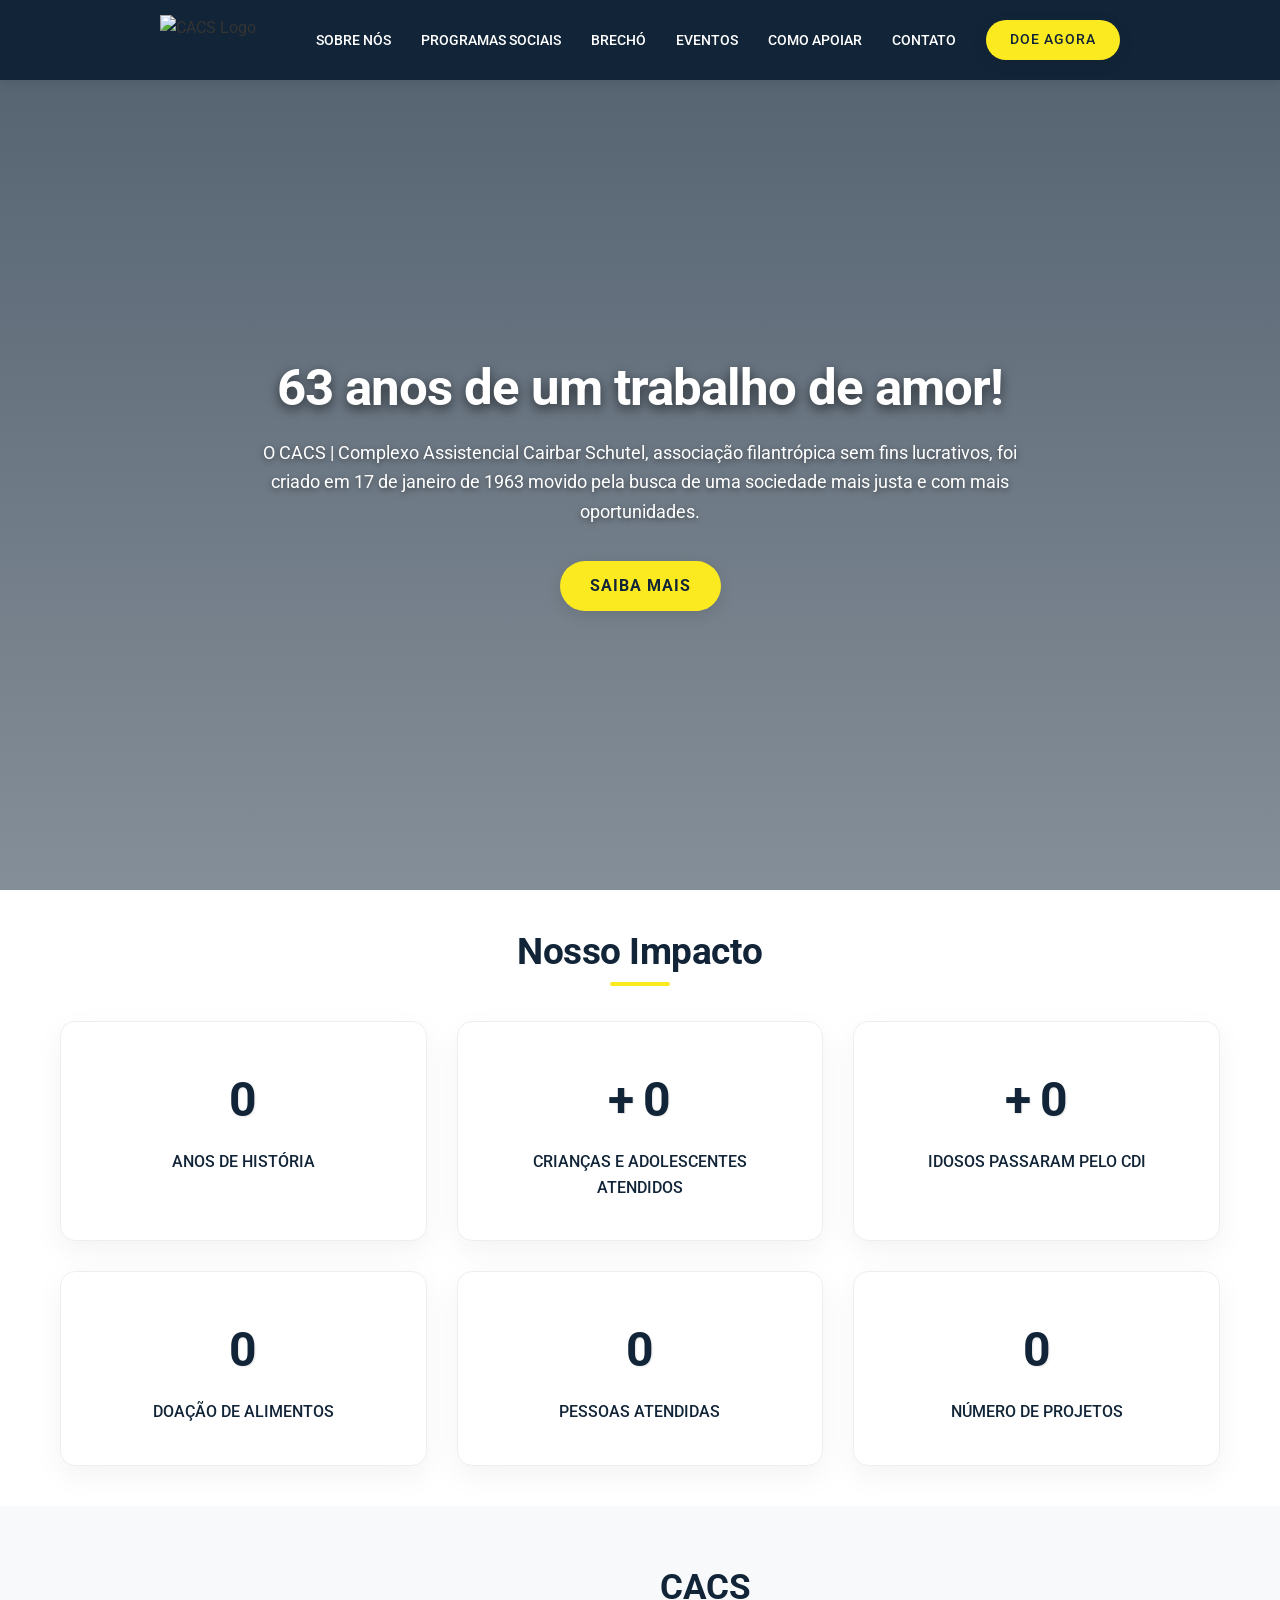
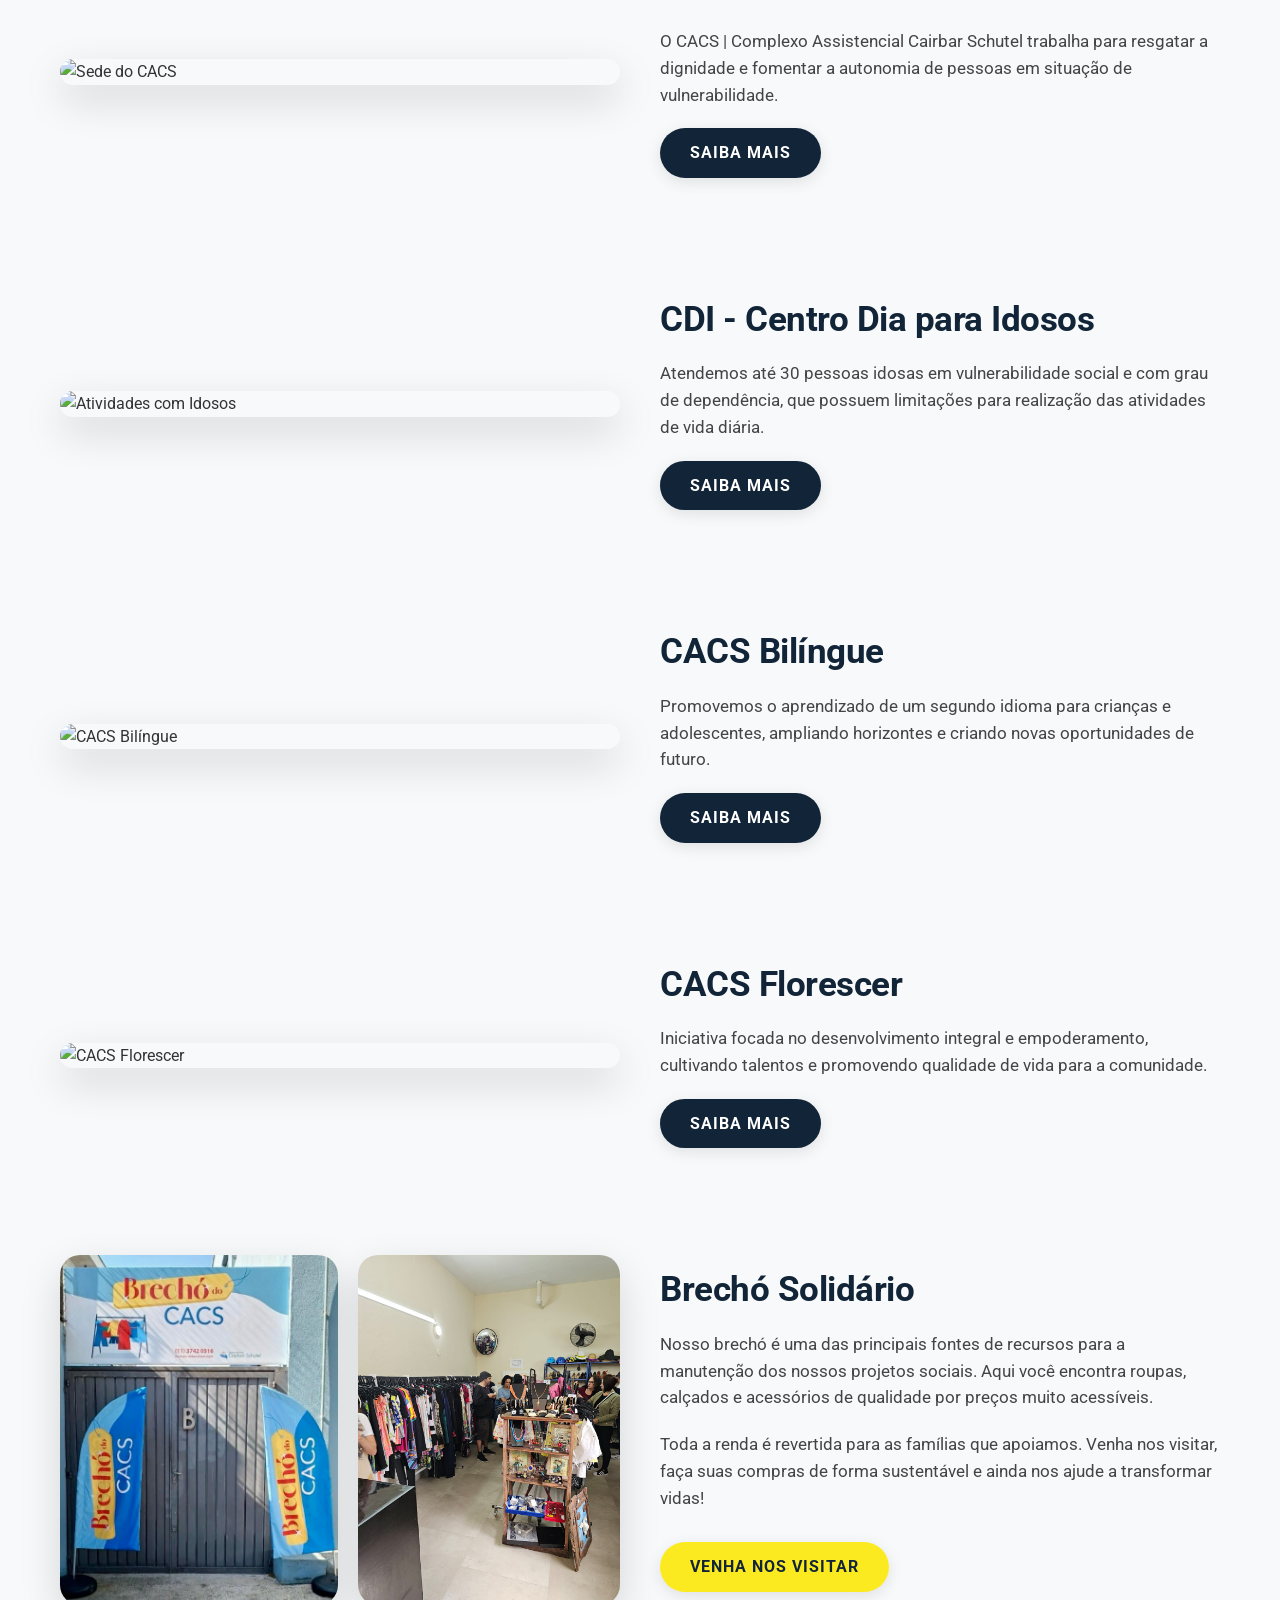
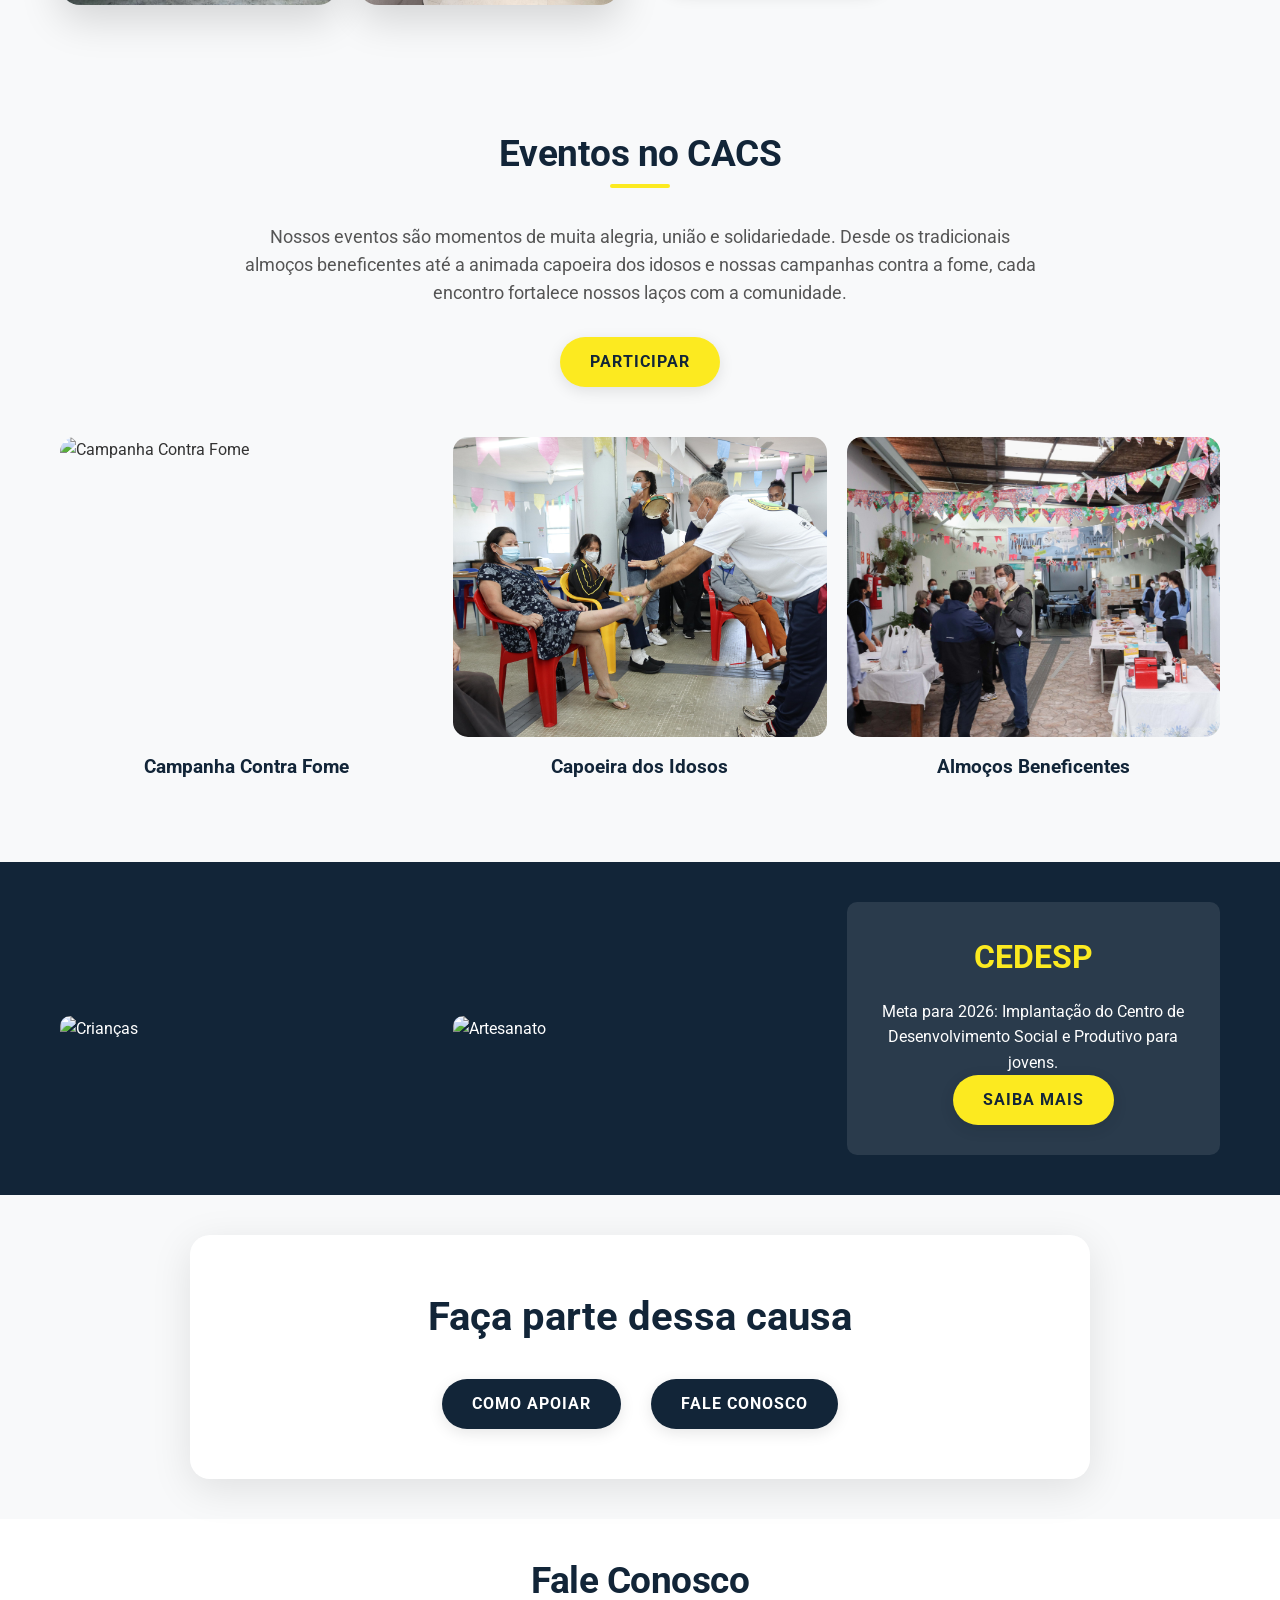
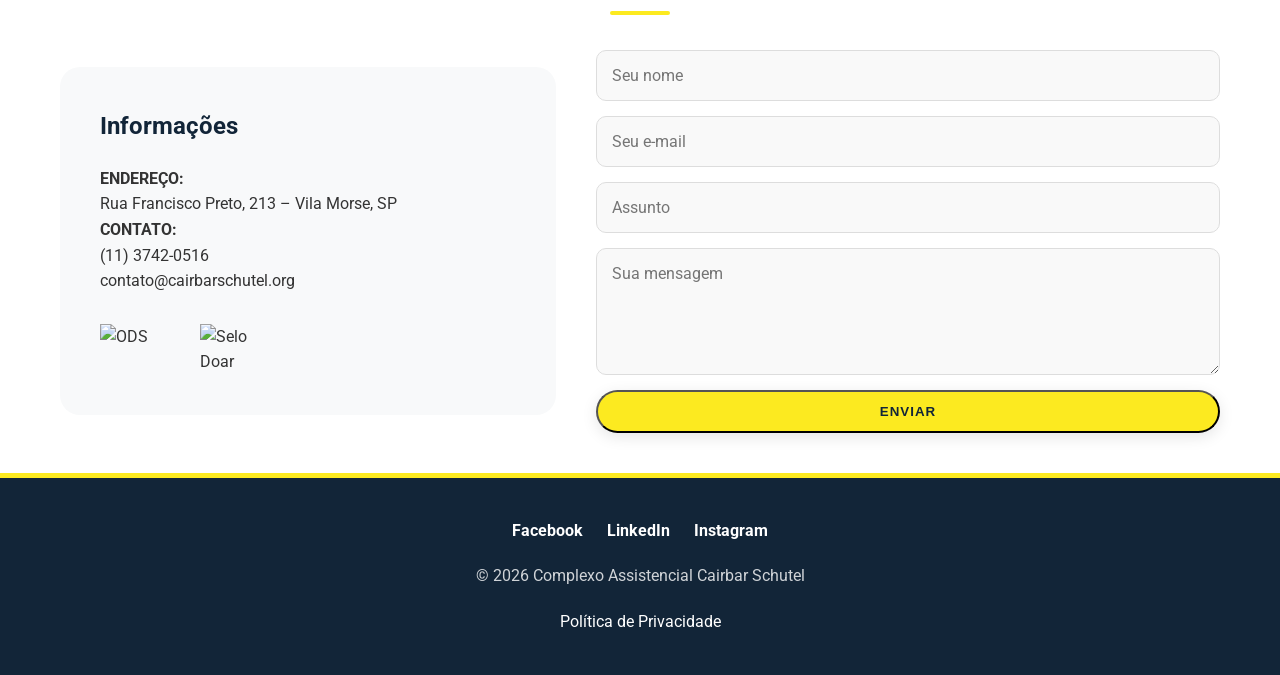
==== index.html @ 29c9065c "feat: ajustes no layout da home" ====
<!DOCTYPE html>
<html lang="pt-BR">

<head>
    <meta charset="UTF-8">
    <meta name="viewport" content="width=device-width, initial-scale=1.0">
    <title>NovaHome - CACS</title>
    <link rel="preconnect" href="https://fonts.googleapis.com">
    <link rel="preconnect" href="https://fonts.gstatic.com" crossorigin>
    <link href="https://fonts.googleapis.com/css2?family=Roboto:wght@300;400;500;700&display=swap" rel="stylesheet">
    <link rel="stylesheet" href="style.css">
    <link rel="icon" type="image/x-icon" href="https://cacs-cairbarschutel.org.br/wp-content/uploads/2024/09/fav-1.png">

    <!-- Meta Tags de SEO incluídas do original -->
    <meta name="description" content="62 anos de um trabalho de amor! O CACS|Complexo Assistencial Cairbar Schutel...">
</head>

<body>

    <!-- Cabeçalho / Navegação - ---->
    <header class="site-header">
        <div class="container header-container">
            <div class="logo">
                <a href="#">
                    <img src="https://cacs-cairbarschutel.org.br/wp-content/uploads/2023/01/Logo-Cairbar-Branco.png"
                        alt="CACS Logo">
                </a>
            </div>

            <input type="checkbox" id="nav-toggle" class="nav-toggle-input">
            <label for="nav-toggle" class="menu-toggle" aria-label="Abrir Menu">
                <span></span>
                <span></span>
                <span></span>
            </label>

            <nav class="main-nav">
                <ul>
                    <li><a href="#impacto">SOBRE NÓS</a></li>
                    <li><a href="#sobre">PROGRAMAS SOCIAIS</a></li>
                    <li><a href="#brecho">BRECHÓ</a></li>
                    <li><a href="#eventos">EVENTOS</a></li>
                    <li><a href="#faca-parte">COMO APOIAR</a></li>
                    <li><a href="#contato">CONTATO</a></li>
                    <li><a href="doacao.html" class="btn btn-primary"
                            style="padding: 8px 24px; font-size: 0.9rem; color: var(--secondary-color);">DOE AGORA</a>
                    </li>
                </ul>
            </nav>
        </div>
    </header>

    <main>
        <!-- Seção Hero -->
        <section class="hero-section">
            <div class="hero-carousel">
                <div class="carousel-slide active" style="background-image: url('Fotos/hero-bg.jpg')"></div>
                <div class="carousel-slide" style="background-image: url('Fotos/CB2.jpg')"></div>
                <!-- Encoding special characters in filename just in case, though browser usually handles spaces -->
                <div class="carousel-slide" style="background-image: url('Fotos/IMG-20251122-WA0023.jpg')"></div>
                <div class="carousel-slide"
                    style="background-image: url('Fotos/WhatsApp Image 2025-12-08 at 11.05.23 (10).jpg')"></div>
            </div>
            <div class="hero-overlay"></div>
            <div class="container hero-content fade-in-up">
                <h1>63 anos de um trabalho de amor!</h1>
                <p>O CACS | Complexo Assistencial Cairbar Schutel, associação filantrópica sem fins lucrativos, foi
                    criado em 17 de janeiro de 1963 movido pela busca de uma sociedade mais justa e com mais
                    oportunidades.</p>
                <a href="#impacto" class="btn btn-primary">Saiba mais</a>
            </div>
        </section>

        <!-- Seção de Impacto / Estatísticas -->
        <section class="impact-section" id="impacto">
            <div class="container">
                <h2 class="section-title">Nosso Impacto</h2>
                <div class="stats-grid">
                    <div class="stat-card fade-in-up">
                        <span class="stat-number" style="--target: 63"></span>
                        <p>ANOS DE HISTÓRIA</p>
                    </div>
                    <div class="stat-card fade-in-up" style="transition-delay: 0.1s;">
                        <span class="stat-plus">+</span>
                        <span class="stat-number" style="--target: 900"></span>
                        <p>CRIANÇAS E ADOLESCENTES ATENDIDOS</p>
                    </div>
                    <div class="stat-card fade-in-up" style="transition-delay: 0.2s;">
                        <span class="stat-plus">+</span>
                        <span class="stat-number" style="--target: 200"></span>
                        <p>IDOSOS PASSARAM PELO CDI</p>
                    </div>
                    <div class="stat-card fade-in-up" style="transition-delay: 0.3s;">
                        <span class="stat-number" style="--target: 0; animation-delay: 2s;"></span>
                        <p>DOAÇÃO DE ALIMENTOS</p>
                    </div>
                    <div class="stat-card fade-in-up" style="transition-delay: 0.4s;">
                        <span class="stat-number" style="--target: 0; animation-delay: 2s;"></span>
                        <p>PESSOAS ATENDIDAS</p>
                    </div>
                    <div class="stat-card fade-in-up" style="transition-delay: 0.5s;">
                        <span class="stat-number" style="--target: 0; animation-delay: 2s;"></span>
                        <p>NÚMERO DE PROJETOS</p>
                    </div>
                </div>
            </div>
        </section>

        <!-- Seção Sobre o CACS -->
        <section class="about-section" id="sobre">
            <div class="container split-layout">
                <div class="image-wrapper fade-in-left">
                    <img src="https://cacs-cairbarschutel.org.br/wp-content/uploads/2023/01/Home-CACS.jpeg"
                        alt="Sede do CACS">
                </div>
                <div class="text-wrapper fade-in-right">
                    <h2>CACS</h2>
                    <p>O CACS | Complexo Assistencial Cairbar Schutel trabalha para resgatar a dignidade e fomentar a
                        autonomia de pessoas em situação de vulnerabilidade.</p>
                    <a href="#cdi" class="btn btn-secondary">Saiba mais</a>
                </div>
            </div>
        </section>

        <!-- Seção CDI -->
        <section class="cdi-section" id="cdi">
            <div class="container split-layout reverse">
                <div class="text-wrapper fade-in-left">
                    <h2>CDI - Centro Dia para Idosos</h2>
                    <p>Atendemos até 30 pessoas idosas em vulnerabilidade social e com grau de dependência, que possuem
                        limitações para realização das atividades de vida diária.</p>
                    <a href="#bilingue" class="btn btn-secondary">Saiba mais</a>
                </div>
                <div class="image-wrapper fade-in-right">
                    <img src="https://cacs-cairbarschutel.org.br/wp-content/uploads/2024/09/02.-Homepage-Idosos-CDI.jpg"
                        alt="Atividades com Idosos">
                </div>
            </div>
        </section>

        <!-- Seção CACS Bilíngue -->
        <section class="cdi-section" id="bilingue">
            <div class="container split-layout">
                <div class="image-wrapper fade-in-left">
                    <img src="Fotos/IMG-20251122-WA0023.jpg" alt="CACS Bilíngue">
                </div>
                <div class="text-wrapper fade-in-right">
                    <h2>CACS Bilíngue</h2>
                    <p>Promovemos o aprendizado de um segundo idioma para crianças e adolescentes, ampliando horizontes
                        e criando novas oportunidades de futuro.</p>
                    <a href="#florescer" class="btn btn-secondary">Saiba mais</a>
                </div>
            </div>
        </section>

        <!-- Seção CACS Florescer -->
        <section class="cdi-section" id="florescer">
            <div class="container split-layout reverse">
                <div class="text-wrapper fade-in-left">
                    <h2>CACS Florescer</h2>
                    <p>Iniciativa focada no desenvolvimento integral e empoderamento, cultivando talentos e promovendo
                        qualidade de vida para a comunidade.</p>
                    <a href="#brecho" class="btn btn-secondary">Saiba mais</a>
                </div>
                <div class="image-wrapper fade-in-right">
                    <img src="Fotos/hero-bg.jpg" alt="CACS Florescer">
                </div>
            </div>
        </section>

        <!-- Seção Brechó -->
        <section class="brecho-section" id="brecho">
            <div class="container split-layout">
                <div class="image-wrapper fade-in-left" style="display: flex; gap: 20px;">
                    <img src="Fotos/Imagem do WhatsApp de 2024-11-14 à(s) 15.50.28_09ae5eb0.jpg" alt="Brechó CACS 1"
                        style="width: 50%; height: 350px; object-fit: cover; border-radius: 20px;">
                    <img src="Fotos/Imagem do WhatsApp de 2025-04-07 à(s) 17.05.04_b517889e.jpg" alt="Brechó CACS 2"
                        style="width: 50%; height: 350px; object-fit: cover; border-radius: 20px;">
                </div>
                <div class="text-wrapper fade-in-right">
                    <h2>Brechó Solidário</h2>
                    <p>Nosso brechó é uma das principais fontes de recursos para a manutenção dos nossos projetos
                        sociais. Aqui você encontra roupas, calçados e acessórios de qualidade por preços muito
                        acessíveis.</p>
                    <p style="margin-bottom: 30px;">Toda a renda é revertida para as famílias que apoiamos. Venha nos
                        visitar, faça suas compras de forma sustentável e ainda nos ajude a transformar vidas!</p>
                    <a href="#contato" class="btn btn-primary">Venha nos visitar</a>
                </div>
            </div>
        </section>

        <!-- Seção Eventos no CACS -->
        <section class="eventos-section" id="eventos" style="background-color: var(--bg-light); padding: 80px 0;">
            <div class="container fade-in-up" style="text-align: center; margin-bottom: 50px;">
                <h2 class="section-title">Eventos no CACS</h2>
                <p style="color: #555; max-width: 800px; margin: 0 auto 30px auto; font-size: 1.1rem;">Nossos eventos
                    são momentos de muita alegria, união e solidariedade. Desde os tradicionais almoços beneficentes até
                    a animada capoeira dos idosos e nossas campanhas contra a fome, cada encontro fortalece nossos laços
                    com a comunidade.</p>
                <a href="#faca-parte" class="btn btn-primary">Participar</a>
            </div>

            <div class="container gallery-grid">
                <div class="gallery-item fade-in-up">
                    <img src="Fotos/CB2.jpg" alt="Campanha Contra Fome"
                        style="width: 100%; height: 300px; object-fit: cover; border-radius: 15px;">
                    <h4 style="color: var(--secondary-color); margin-top: 15px; text-align: center; font-size: 1.2rem;">
                        Campanha Contra Fome</h4>
                </div>
                <div class="gallery-item fade-in-up" style="animation-delay: 0.2s;">
                    <img src="Fotos/Foto (30).JPG" alt="Capoeira dos Idosos"
                        style="width: 100%; height: 300px; object-fit: cover; border-radius: 15px;">
                    <h4 style="color: var(--secondary-color); margin-top: 15px; text-align: center; font-size: 1.2rem;">
                        Capoeira dos Idosos</h4>
                </div>
                <div class="gallery-item fade-in-up" style="animation-delay: 0.4s;">
                    <img src="Fotos/IMG_2072.JPG" alt="Almoços Beneficentes"
                        style="width: 100%; height: 300px; object-fit: cover; border-radius: 15px;">
                    <h4 style="color: var(--secondary-color); margin-top: 15px; text-align: center; font-size: 1.2rem;">
                        Almoços Beneficentes</h4>
                </div>
            </div>
        </section>

        <!-- Grid de Imagens (Visuais CCA/CEDESP) -->
        <section class="gallery-section" id="cedesp">
            <div class="container gallery-grid">
                <div class="gallery-item fade-in-up"><img
                        src="https://cacs-cairbarschutel.org.br/wp-content/uploads/2024/09/CCA1.png" alt="Crianças">
                </div>
                <div class="gallery-item fade-in-up"><img
                        src="https://cacs-cairbarschutel.org.br/wp-content/uploads/2024/09/CCA2.png" alt="Artesanato">
                </div>
                <div class="gallery-item text-item fade-in-up">
                    <h3>CEDESP</h3>
                    <p>Meta para 2026: Implantação do Centro de Desenvolvimento Social e Produtivo para jovens.</p>
                    <a href="#faca-parte" class="btn btn-primary">Saiba mais</a>
                </div>
            </div>
        </section>

        <!-- Chamada para Ação -->
        <section class="cta-section" id="faca-parte">
            <div class="container">
                <div class="cta-box fade-in-up">
                    <h2>Faça parte dessa causa</h2>
                    <div class="links-wrapper">
                        <a href="#" class="btn btn-secondary">Como apoiar</a>
                        <a href="#contato" class="btn btn-secondary">Fale conosco</a>
                    </div>
                </div>
            </div>
        </section>

        <!-- Seção do Formulário de Contato -->
        <section class="contact-section" id="contato">
            <div class="container">
                <h2 class="section-title">Fale Conosco</h2>
                <div class="split-layout">
                    <div class="info-block fade-in-up">
                        <h4>Informações</h4>
                        <p><strong>ENDEREÇO:</strong><br>Rua Francisco Preto, 213 – Vila Morse, SP</p>
                        <p><strong>CONTATO:</strong><br>(11) 3742-0516<br>contato@cairbarschutel.org</p>
                        <div class="badges">
                            <img src="https://cacs-cairbarschutel.org.br/wp-content/uploads/2024/09/ODS-ATUAL.png"
                                alt="ODS" style="width: 80px;">
                            <img src="https://cacs-cairbarschutel.org.br/wp-content/uploads/2024/12/SeloDoarARGB-150x150.png"
                                alt="Selo Doar" style="width: 80px;">
                        </div>
                    </div>
                    <form class="contact-form fade-in-up">
                        <input type="text" placeholder="Seu nome" required>
                        <input type="email" placeholder="Seu e-mail" required>
                        <input type="text" placeholder="Assunto" required>
                        <textarea rows="5" placeholder="Sua mensagem"></textarea>
                        <button type="submit" class="btn btn-primary">Enviar</button>
                    </form>
                </div>
            </div>
        </section>
    </main>

    <footer class="site-footer">
        <div class="container">
            <div class="social-links">
                <a href="https://www.facebook.com/cacscairbarschutel/?locale=pt_BR" aria-label="Facebook"
                    target="_blank">Facebook</a>
                <a href="https://www.linkedin.com/company/cacs-assistencial/posts/?feedView=all" aria-label="LinkedIn"
                    target="_blank">LinkedIn</a>
                <a href="https://www.instagram.com/cacs_cairbarschutel/" aria-label="Instagram"
                    target="_blank">Instagram</a>
            </div>
            <p>&copy; 2026 Complexo Assistencial Cairbar Schutel</p>
            <a href="#">Política de Privacidade</a>
        </div>
    </footer>


    <script src="script.js"></script>
</body>

</html>
---- style.css ----
/* Variáveis CSS */
:root {
    --primary-color: rgb(252, 234, 32);
    /* Amarelo */
    --primary-hover: rgb(220, 200, 20);
    --secondary-color: rgb(18, 37, 56);
    /* Azul Escuro */
    --secondary-hover: rgb(10, 25, 40);
    --text-color: #333;
    --bg-light: #f8f9fa;
    --bg-white: #ffffff;
    --transition-speed: 0.3s;
    --container-width: 1200px;
    --font-main: 'Roboto', sans-serif;
}

html {
    scroll-behavior: smooth;
}

/* Reset e Estilos Base */
* {
    margin: 0;
    padding: 0;
    box-sizing: border-box;
}

body {
    font-family: var(--font-main);
    color: var(--text-color);
    line-height: 1.6;
    background-color: var(--bg-light);
    overflow-x: hidden;
}

a {
    text-decoration: none;
    color: inherit;
    transition: color var(--transition-speed);
}

ul {
    list-style: none;
}

img {
    max-width: 100%;
    height: auto;
    display: block;
}

.container {
    max-width: var(--container-width);
    margin: 0 auto;
    padding: 0 20px;
}

section {
    padding: 40px 0;
}

.section-title {
    text-align: center;
    font-size: 2.3rem;
    /* Adjusted from 3rem */
    font-weight: 700;
    line-height: 1.2;
    letter-spacing: -0.5px;
    margin-bottom: 35px;
    color: var(--secondary-color);
    position: relative;
    padding-bottom: 12px;
}

.section-title::after {
    content: '';
    position: absolute;
    bottom: 0;
    left: 50%;
    transform: translateX(-50%);
    width: 60px;
    height: 4px;
    background-color: var(--primary-color);
    border-radius: 2px;
}

/* Botões */
.btn {
    display: inline-block;
    padding: 12px 30px;
    border-radius: 50px;
    font-weight: 700;
    text-transform: uppercase;
    letter-spacing: 1px;
    box-shadow: 0 4px 15px rgba(0, 0, 0, 0.1);
    transition: all var(--transition-speed) ease;
}

.btn-primary {
    background-color: var(--primary-color);
    color: var(--secondary-color);
}

.btn-primary:hover {
    background-color: var(--primary-hover);
    transform: translateY(-2px);
    box-shadow: 0 6px 20px rgba(0, 0, 0, 0.15);
}

.btn-secondary {
    background-color: var(--secondary-color);
    color: #fff;
}

.btn-secondary:hover {
    background-color: var(--secondary-hover);
    transform: translateY(-2px);
    box-shadow: 0 6px 20px rgba(0, 0, 0, 0.2);
}

/* Cabeçalho */
.site-header {
    background-color: var(--secondary-color);
    padding: 15px 0;
    position: sticky;
    top: 0;
    z-index: 1000;
    box-shadow: 0 2px 10px rgba(0, 0, 0, 0.1);
}

.header-container {
    display: flex;
    justify-content: center;
    align-items: center;
    gap: 60px;
}

.logo img {
    height: 50px;
}

.main-nav ul {
    display: flex;
    align-items: center;
    gap: 30px;
}

.main-nav a {
    color: #fff;
    font-size: 0.9rem;
    font-weight: 500;
    padding: 5px 0;
    position: relative;
}

.main-nav a::after {
    content: '';
    position: absolute;
    width: 0;
    height: 2px;
    bottom: 0;
    left: 0;
    background-color: var(--primary-color);
    transition: width var(--transition-speed);
}

.main-nav a:hover::after,
.main-nav a.active::after {
    width: 100%;
}

.btn-contact {
    background-color: rgba(255, 255, 255, 0.1);
    padding: 8px 20px !important;
    border-radius: 20px;
}

.btn-contact:hover {
    background-color: var(--primary-color);
    color: var(--secondary-color) !important;
}

.nav-toggle-input {
    display: none;
}

.menu-toggle {
    display: none;
    background: none;
    border: none;
    cursor: pointer;
    flex-direction: column;
    gap: 6px;
}

.menu-toggle span {
    display: block;
    width: 25px;
    height: 3px;
    background-color: #fff;
    border-radius: 3px;
    transition: all 0.3s;
}

/* Seção Hero */
.hero-section {
    height: 90vh;
    /* Background removed - handled by carousel */
    position: relative;
    display: flex;
    align-items: center;
    justify-content: center;
    text-align: center;
    color: #fff;
    overflow: hidden;
    /* Ensure images don't overflow */
}

.hero-carousel {
    position: absolute;
    top: 0;
    left: 0;
    width: 100%;
    height: 100%;
    z-index: 0;
}

.carousel-slide {
    position: absolute;
    top: 0;
    left: 0;
    width: 100%;
    height: 100%;
    background-size: cover;
    background-position: center;
    opacity: 0;
    transition: opacity 1s ease-in-out;
}

.carousel-slide.active {
    opacity: 1;
}

.hero-overlay {
    position: absolute;
    top: 0;
    left: 0;
    width: 100%;
    height: 100%;
    background: linear-gradient(rgba(18, 37, 56, 0.7), rgba(18, 37, 56, 0.5));
}

.hero-content {
    position: relative;
    z-index: 1;
    max-width: 900px;
    width: 100%;
    padding: 0 20px;
    margin: 0 auto;
}

.hero-content h1 {
    font-size: 3.2rem;
    /* Adjusted from 4rem */
    font-weight: 700;
    line-height: 1.15;
    margin-bottom: 20px;
    letter-spacing: -1px;
    text-shadow: 0 4px 12px rgba(0, 0, 0, 0.6);
}

.hero-content p {
    font-size: 1.15rem;
    /* Adjusted from 1.25rem */
    line-height: 1.6;
    margin-bottom: 35px;
    max-width: 800px;
    margin-left: auto;
    margin-right: auto;
    text-shadow: 0 2px 6px rgba(0, 0, 0, 0.5);
}

/* Seção de Impacto */
.impact-section {
    background-color: var(--bg-white);
}

.impact-section .section-title {
    color: var(--secondary-color);
}

.impact-section .section-title::after {
    background-color: var(--primary-color);
}

.stats-grid {
    display: grid;
    grid-template-columns: repeat(3, 1fr);
    gap: 30px;
    text-align: center;
}

.stat-card {
    padding: 40px;
    background: #fff;
    border-radius: 15px;
    box-shadow: 0 10px 30px rgba(0, 0, 0, 0.05);
    transition: transform var(--transition-speed);
    border: 1px solid #eee;
}

.stat-card:hover {
    transform: translateY(-10px);
}

@property --num {
    syntax: "<integer>";
    initial-value: 0;
    inherits: false;
}

@keyframes countUp {
    from {
        --num: 0;
    }

    to {
        --num: var(--target);
    }
}

.stat-number {
    display: inline-block;
    font-size: 3rem;
    font-weight: 700;
    color: var(--secondary-color);
    margin-bottom: 10px;
    text-shadow: 1px 1px 2px rgba(0, 0, 0, 0.1);
    /* animation moved to .visible state */
    counter-reset: num var(--num);
}

.impact-section.visible .stat-number {
    animation: countUp 4s ease-out forwards;
}

.stat-number::after {
    content: counter(num);
}

.stat-plus {
    display: inline-block;
    font-size: 3rem;
    font-weight: 700;
    color: var(--secondary-color);
    margin-right: 5px;
    text-shadow: 1px 1px 2px rgba(0, 0, 0, 0.1);
}

.stat-card p {
    font-size: 1rem;
    font-weight: 500;
    color: var(--secondary-color);
}

/* Layout Dividido (Sobre e CDI) */
.split-layout {
    display: flex;
    align-items: center;
    gap: 40px;
}

.split-layout.reverse {
    flex-direction: row-reverse;
}

.image-wrapper {
    flex: 1;
    position: relative;
}

.image-wrapper img {
    border-radius: 20px;
    box-shadow: 0 15px 40px rgba(0, 0, 0, 0.15);
    transition: transform 0.4s;
}

.image-wrapper img:hover {
    transform: scale(1.05);
}

.text-wrapper {
    flex: 1;
    padding: 20px 0;
}

.text-wrapper h2 {
    font-size: 2.2rem;
    /* Adjusted from 2.8rem */
    font-weight: 700;
    line-height: 1.2;
    color: var(--secondary-color);
    margin-bottom: 20px;
    letter-spacing: -0.5px;
}

.text-wrapper p {
    margin-bottom: 20px;
    font-size: 1.05rem;
    /* Adjusted from 1.15rem */
    font-weight: 400;
    line-height: 1.6;
    color: #444;
}

/* Galeria / CEDESP */
.gallery-section {
    background-color: var(--secondary-color);
    color: #fff;
}

.gallery-grid {
    display: grid;
    grid-template-columns: repeat(3, 1fr);
    gap: 20px;
    align-items: center;
}

.gallery-item img {
    border-radius: 10px;
    transition: transform 0.4s;
}

.gallery-item img:hover {
    transform: scale(1.05);
}

.gallery-item.text-item {
    background-color: rgba(255, 255, 255, 0.1);
    padding: 30px;
    border-radius: 10px;
    text-align: center;
}

.gallery-item.text-item h3 {
    font-size: 2rem;
    margin-bottom: 15px;
    color: var(--primary-color);
}

/* Chamada para Ação */
.cta-section {
    background-color: transparent;
    /* Reset to default */
}

.cta-box {
    background-color: #fff;
    padding: 50px;
    border-radius: 20px;
    box-shadow: 0 10px 40px rgba(0, 0, 0, 0.1);
    text-align: center;
    max-width: 900px;
    margin: 0 auto;
}

.cta-box h2 {
    font-size: 2.5rem;
    margin-bottom: 30px;
    color: var(--secondary-color);
}

.links-wrapper {
    display: flex;
    justify-content: center;
    gap: 30px;
    flex-wrap: wrap;
}

/* Seção de Contato */
.contact-section {
    background-color: var(--bg-white);
}

.info-block {
    flex: 1;
    background-color: var(--bg-light);
    padding: 40px;
    border-radius: 20px;
}

.info-block h4 {
    color: var(--secondary-color);
    margin-bottom: 20px;
    font-size: 1.5rem;
}

.badges {
    margin-top: 30px;
    display: flex;
    gap: 20px;
}

.badges img {
    transition: transform 0.3s;
}

.badges img:hover {
    transform: scale(1.1);
}

.contact-form {
    flex: 1.5;
    display: flex;
    flex-direction: column;
    gap: 15px;
}

.contact-form input,
.contact-form textarea {
    padding: 15px;
    border: 1px solid #ddd;
    border-radius: 10px;
    background-color: #f9f9f9;
    font-family: inherit;
    font-size: 1rem;
}

.contact-form input:focus,
.contact-form textarea:focus {
    outline: none;
    border-color: var(--primary-color);
    background-color: #fff;
    box-shadow: 0 0 0 3px rgba(252, 234, 32, 0.2);
}

/* Rodapé */
.site-footer {
    background-color: var(--secondary-color);
    color: #fff;
    padding: 40px 0;
    text-align: center;
    border-top: 5px solid var(--primary-color);
}

.site-footer p {
    margin: 20px 0;
    opacity: 0.8;
}

.social-links {
    margin-bottom: 20px;
}

.social-links a {
    margin: 0 10px;
    font-weight: bold;
}

/* Responsividade Mobile */
@media (max-width: 992px) {

    .split-layout,
    .split-layout.reverse {
        flex-direction: column;
        text-align: center;
    }

    .gallery-grid,
    .stats-grid {
        grid-template-columns: 1fr;
    }

    .info-block {
        text-align: center;
    }

    .badges {
        justify-content: center;
    }
}

@media (max-width: 768px) {
    .menu-toggle {
        display: flex;
        z-index: 1001;
    }

    .main-nav {
        position: fixed;
        top: 0;
        right: -100%;
        width: 80%;
        max-width: 300px;
        height: 100vh;
        background-color: var(--secondary-color);
        padding-top: 80px;
        transition: right 0.4s ease;
        box-shadow: -5px 0 15px rgba(0, 0, 0, 0.2);
    }

    .main-nav.active,
    .nav-toggle-input:checked~.main-nav {
        right: 0;
    }

    /* Animação do Hambúrguer ao Selecionar */
    .nav-toggle-input:checked+.menu-toggle span:nth-child(1) {
        transform: rotate(45deg) translate(5px, 6px);
    }

    .nav-toggle-input:checked+.menu-toggle span:nth-child(2) {
        opacity: 0;
    }

    .nav-toggle-input:checked+.menu-toggle span:nth-child(3) {
        transform: rotate(-45deg) translate(5px, -6px);
    }

    .main-nav ul {
        flex-direction: column;
        align-items: center;
        gap: 20px;
    }

    .hero-content h1 {
        font-size: 2.5rem;
    }

    .section-title {
        font-size: 2rem;
    }
}

/* Animações */
/* Animações - Fallback Apenas CSS (Executar ao Carregar) */
@keyframes fadeInUp {
    from {
        opacity: 0;
        transform: translateY(30px);
    }

    to {
        opacity: 1;
        transform: translateY(0);
    }
}

@keyframes fadeInLeft {
    from {
        opacity: 0;
        transform: translateX(-50px);
    }

    to {
        opacity: 1;
        transform: translateX(0);
    }
}

@keyframes fadeInRight {
    from {
        opacity: 0;
        transform: translateX(50px);
    }

    to {
        opacity: 1;
        transform: translateX(0);
    }
}

.fade-in-up {
    animation: fadeInUp 0.8s ease-out forwards;
}

.fade-in-left {
    animation: fadeInLeft 0.8s ease-out forwards;
}

.fade-in-right {
    animation: fadeInRight 0.8s ease-out forwards;
}

/* Base state ensuring visibility if animation fails or for simple fallback */
.fade-in-up,
.fade-in-left,
.fade-in-right {
    opacity: 0;
    /* Inicia oculto, animação revela */
}
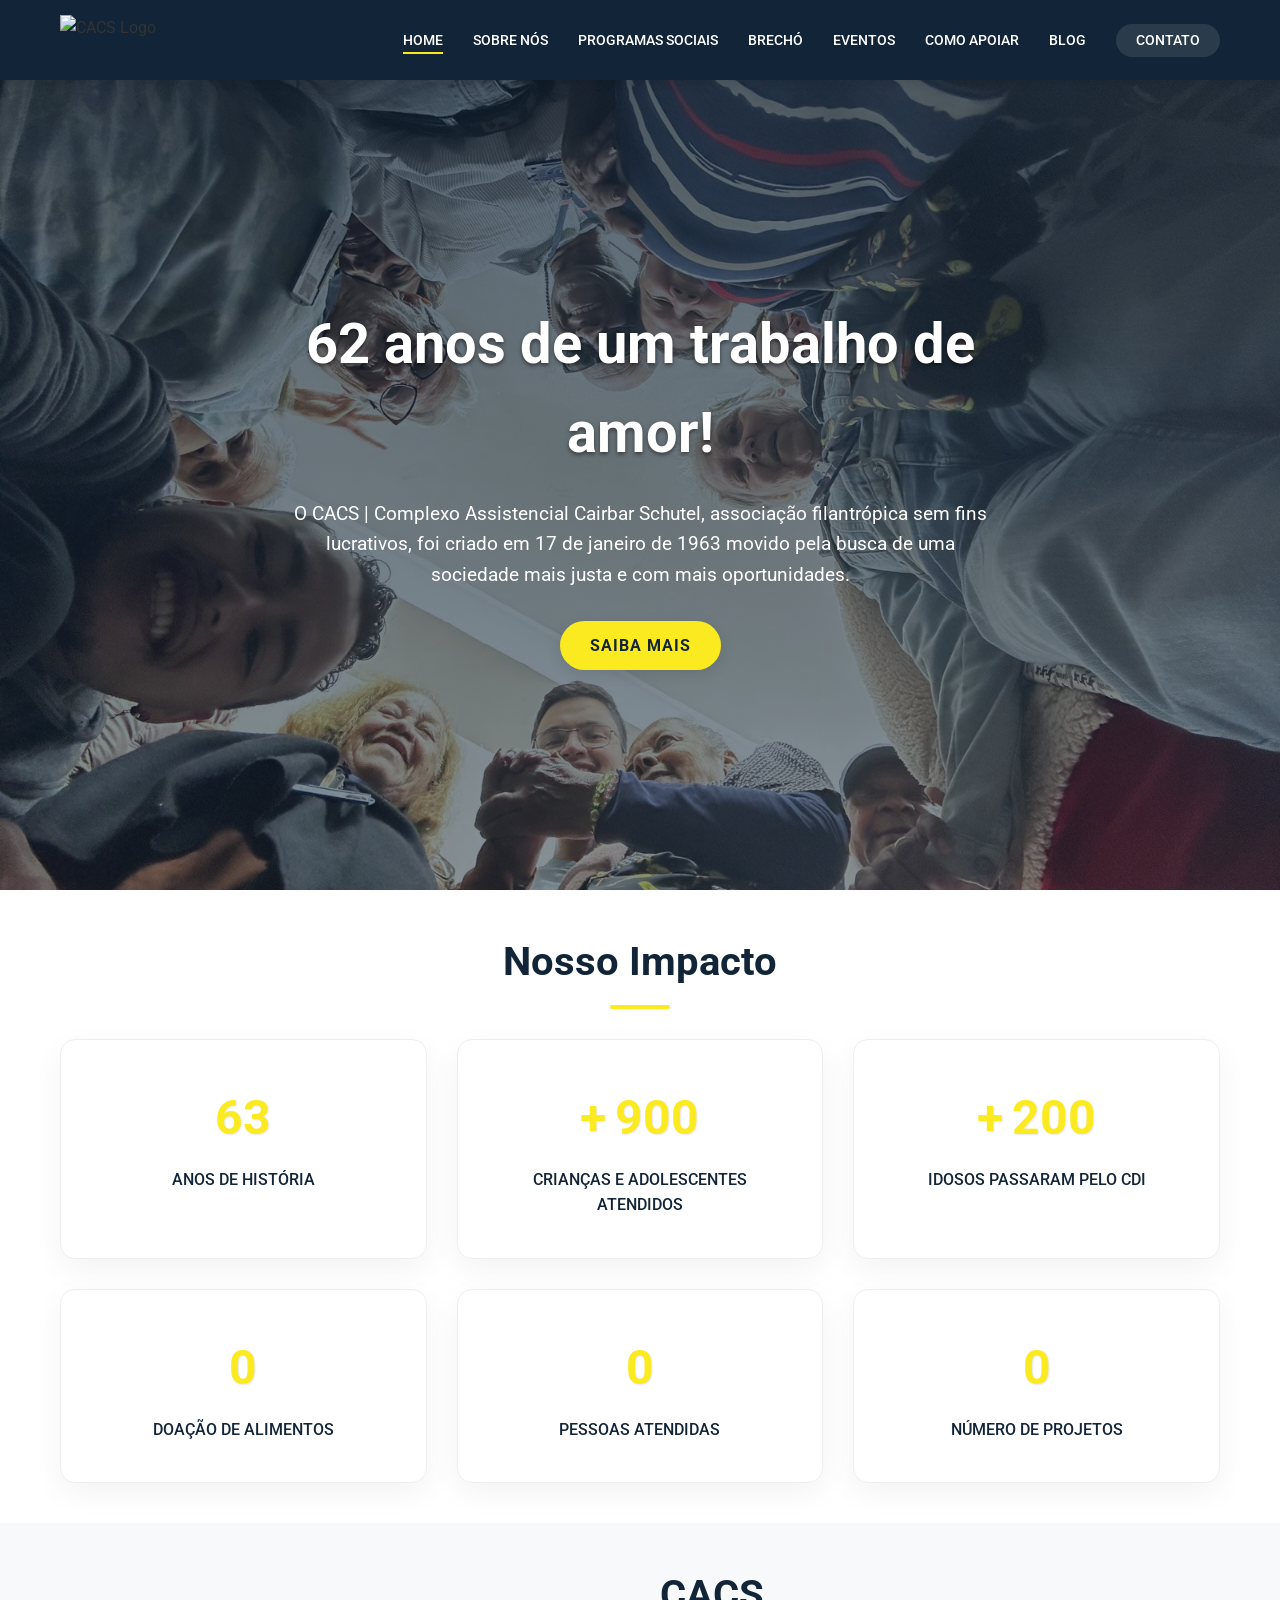
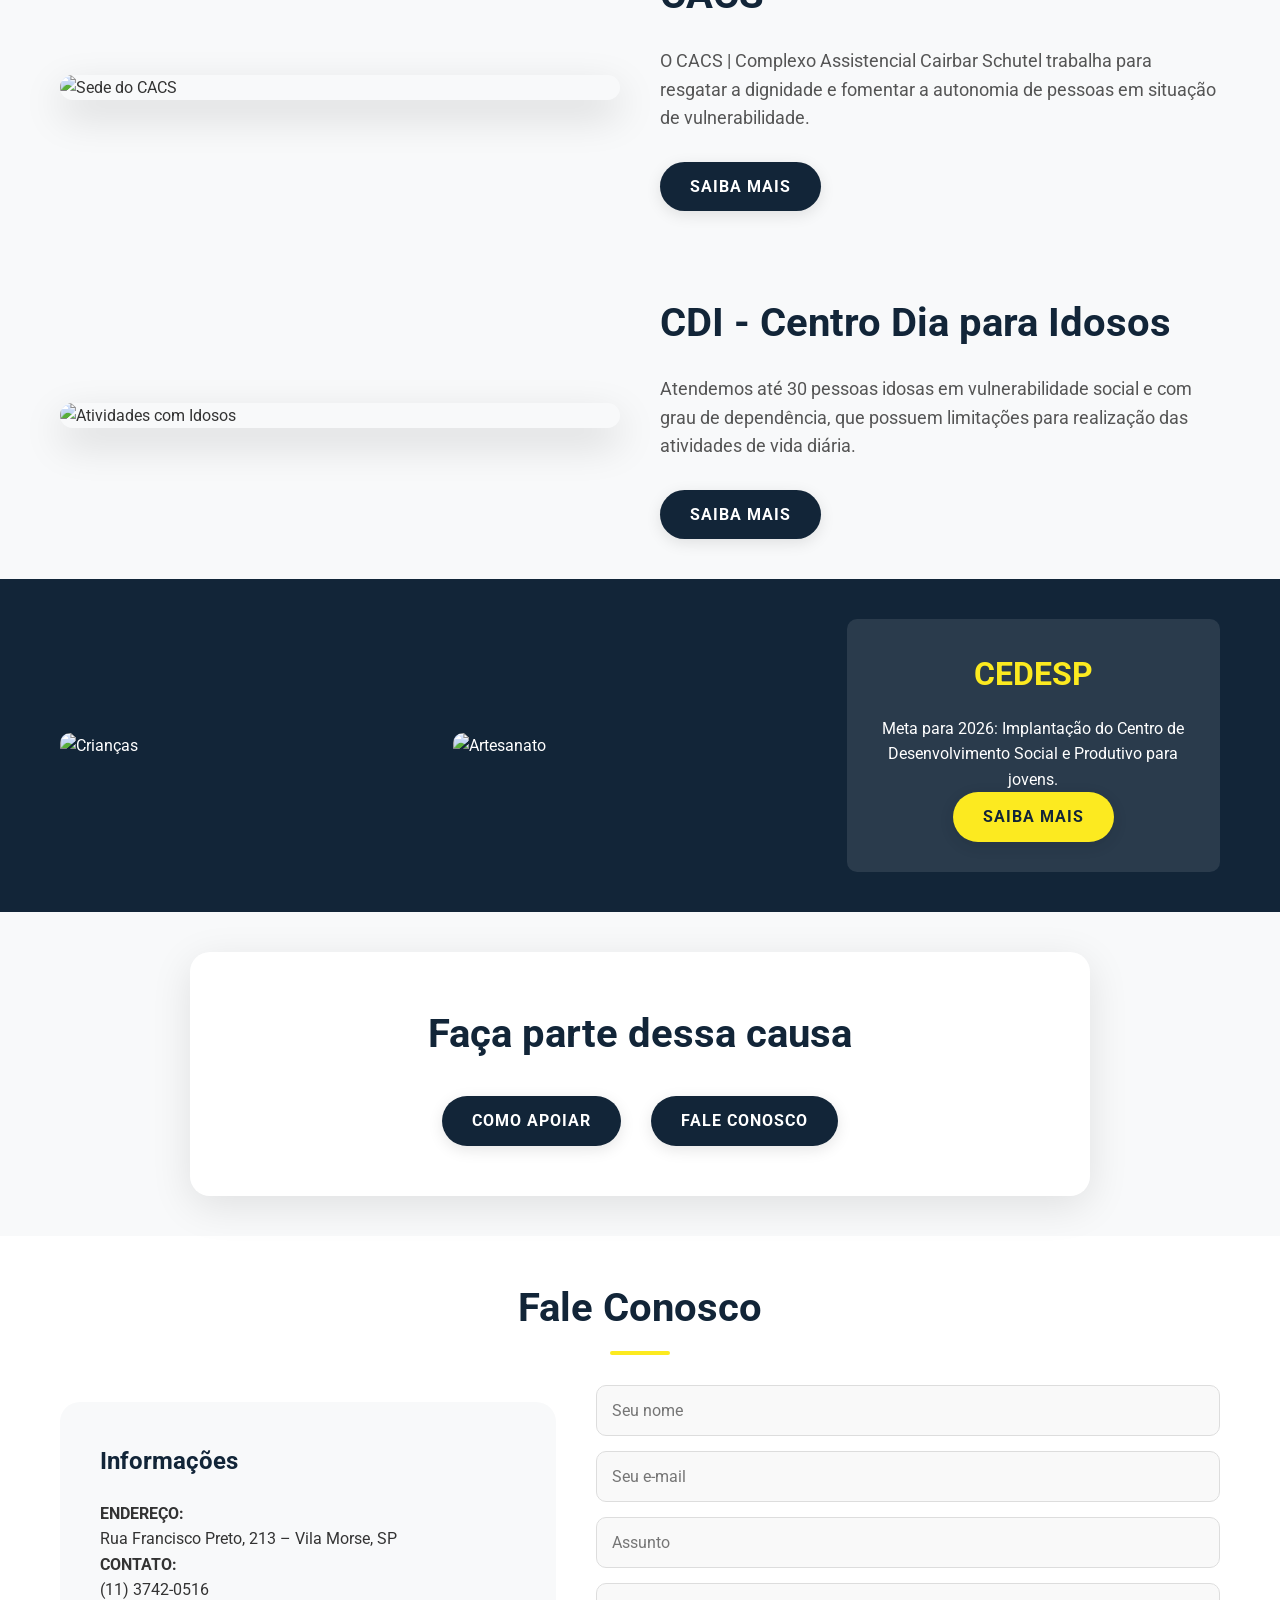
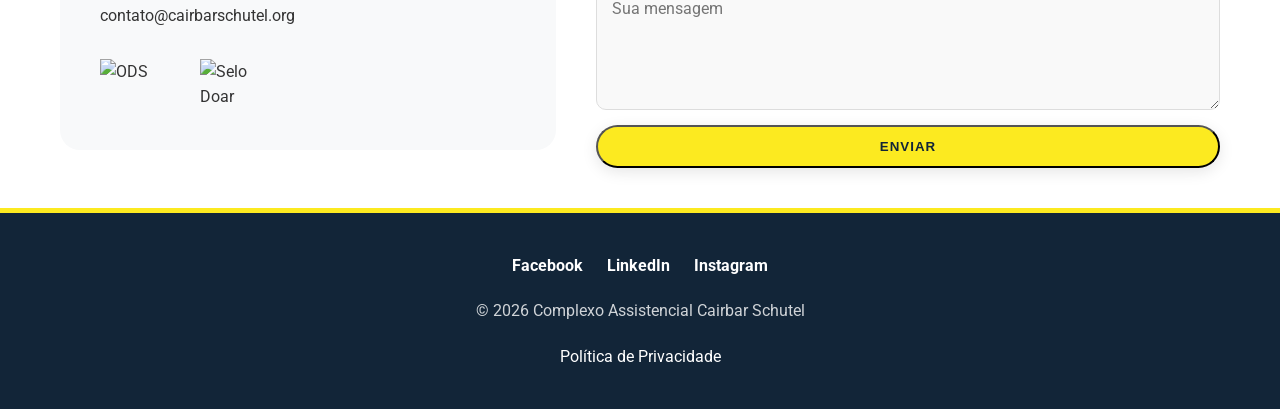
==== commit 27c3309b: "Merge pull request #11 from gabrielslsz/docs/containers-desenv Docs/containers desenv" ====
--- a/index.html
+++ b/index.html
@@ -36,15 +36,14 @@
 
             <nav class="main-nav">
                 <ul>
-                    <li><a href="#impacto">SOBRE NÓS</a></li>
-                    <li><a href="#sobre">PROGRAMAS SOCIAIS</a></li>
-                    <li><a href="#brecho">BRECHÓ</a></li>
-                    <li><a href="#eventos">EVENTOS</a></li>
-                    <li><a href="#faca-parte">COMO APOIAR</a></li>
-                    <li><a href="#contato">CONTATO</a></li>
-                    <li><a href="doacao.html" class="btn btn-primary"
-                            style="padding: 8px 24px; font-size: 0.9rem; color: var(--secondary-color);">DOE AGORA</a>
-                    </li>
+                    <li><a href="#" class="active">HOME</a></li>
+                    <li><a href="#">SOBRE NÓS</a></li>
+                    <li><a href="#">PROGRAMAS SOCIAIS</a></li>
+                    <li><a href="#">BRECHÓ</a></li>
+                    <li><a href="#">EVENTOS</a></li>
+                    <li><a href="#">COMO APOIAR</a></li>
+                    <li><a href="#">BLOG</a></li>
+                    <li><a href="#contato" class="btn-contact">CONTATO</a></li>
                 </ul>
             </nav>
         </div>
@@ -63,7 +62,7 @@
             </div>
             <div class="hero-overlay"></div>
             <div class="container hero-content fade-in-up">
-                <h1>63 anos de um trabalho de amor!</h1>
+                <h1>62 anos de um trabalho de amor!</h1>
                 <p>O CACS | Complexo Assistencial Cairbar Schutel, associação filantrópica sem fins lucrativos, foi
                     criado em 17 de janeiro de 1963 movido pela busca de uma sociedade mais justa e com mais
                     oportunidades.</p>
@@ -129,95 +128,11 @@
                     <h2>CDI - Centro Dia para Idosos</h2>
                     <p>Atendemos até 30 pessoas idosas em vulnerabilidade social e com grau de dependência, que possuem
                         limitações para realização das atividades de vida diária.</p>
-                    <a href="#bilingue" class="btn btn-secondary">Saiba mais</a>
+                    <a href="#cedesp" class="btn btn-secondary">Saiba mais</a>
                 </div>
                 <div class="image-wrapper fade-in-right">
                     <img src="https://cacs-cairbarschutel.org.br/wp-content/uploads/2024/09/02.-Homepage-Idosos-CDI.jpg"
                         alt="Atividades com Idosos">
-                </div>
-            </div>
-        </section>
-
-        <!-- Seção CACS Bilíngue -->
-        <section class="cdi-section" id="bilingue">
-            <div class="container split-layout">
-                <div class="image-wrapper fade-in-left">
-                    <img src="Fotos/IMG-20251122-WA0023.jpg" alt="CACS Bilíngue">
-                </div>
-                <div class="text-wrapper fade-in-right">
-                    <h2>CACS Bilíngue</h2>
-                    <p>Promovemos o aprendizado de um segundo idioma para crianças e adolescentes, ampliando horizontes
-                        e criando novas oportunidades de futuro.</p>
-                    <a href="#florescer" class="btn btn-secondary">Saiba mais</a>
-                </div>
-            </div>
-        </section>
-
-        <!-- Seção CACS Florescer -->
-        <section class="cdi-section" id="florescer">
-            <div class="container split-layout reverse">
-                <div class="text-wrapper fade-in-left">
-                    <h2>CACS Florescer</h2>
-                    <p>Iniciativa focada no desenvolvimento integral e empoderamento, cultivando talentos e promovendo
-                        qualidade de vida para a comunidade.</p>
-                    <a href="#brecho" class="btn btn-secondary">Saiba mais</a>
-                </div>
-                <div class="image-wrapper fade-in-right">
-                    <img src="Fotos/hero-bg.jpg" alt="CACS Florescer">
-                </div>
-            </div>
-        </section>
-
-        <!-- Seção Brechó -->
-        <section class="brecho-section" id="brecho">
-            <div class="container split-layout">
-                <div class="image-wrapper fade-in-left" style="display: flex; gap: 20px;">
-                    <img src="Fotos/Imagem do WhatsApp de 2024-11-14 à(s) 15.50.28_09ae5eb0.jpg" alt="Brechó CACS 1"
-                        style="width: 50%; height: 350px; object-fit: cover; border-radius: 20px;">
-                    <img src="Fotos/Imagem do WhatsApp de 2025-04-07 à(s) 17.05.04_b517889e.jpg" alt="Brechó CACS 2"
-                        style="width: 50%; height: 350px; object-fit: cover; border-radius: 20px;">
-                </div>
-                <div class="text-wrapper fade-in-right">
-                    <h2>Brechó Solidário</h2>
-                    <p>Nosso brechó é uma das principais fontes de recursos para a manutenção dos nossos projetos
-                        sociais. Aqui você encontra roupas, calçados e acessórios de qualidade por preços muito
-                        acessíveis.</p>
-                    <p style="margin-bottom: 30px;">Toda a renda é revertida para as famílias que apoiamos. Venha nos
-                        visitar, faça suas compras de forma sustentável e ainda nos ajude a transformar vidas!</p>
-                    <a href="#contato" class="btn btn-primary">Venha nos visitar</a>
-                </div>
-            </div>
-        </section>
-
-        <!-- Seção Eventos no CACS -->
-        <section class="eventos-section" id="eventos" style="background-color: var(--bg-light); padding: 80px 0;">
-            <div class="container fade-in-up" style="text-align: center; margin-bottom: 50px;">
-                <h2 class="section-title">Eventos no CACS</h2>
-                <p style="color: #555; max-width: 800px; margin: 0 auto 30px auto; font-size: 1.1rem;">Nossos eventos
-                    são momentos de muita alegria, união e solidariedade. Desde os tradicionais almoços beneficentes até
-                    a animada capoeira dos idosos e nossas campanhas contra a fome, cada encontro fortalece nossos laços
-                    com a comunidade.</p>
-                <a href="#faca-parte" class="btn btn-primary">Participar</a>
-            </div>
-
-            <div class="container gallery-grid">
-                <div class="gallery-item fade-in-up">
-                    <img src="Fotos/CB2.jpg" alt="Campanha Contra Fome"
-                        style="width: 100%; height: 300px; object-fit: cover; border-radius: 15px;">
-                    <h4 style="color: var(--secondary-color); margin-top: 15px; text-align: center; font-size: 1.2rem;">
-                        Campanha Contra Fome</h4>
-                </div>
-                <div class="gallery-item fade-in-up" style="animation-delay: 0.2s;">
-                    <img src="Fotos/Foto (30).JPG" alt="Capoeira dos Idosos"
-                        style="width: 100%; height: 300px; object-fit: cover; border-radius: 15px;">
-                    <h4 style="color: var(--secondary-color); margin-top: 15px; text-align: center; font-size: 1.2rem;">
-                        Capoeira dos Idosos</h4>
-                </div>
-                <div class="gallery-item fade-in-up" style="animation-delay: 0.4s;">
-                    <img src="Fotos/IMG_2072.JPG" alt="Almoços Beneficentes"
-                        style="width: 100%; height: 300px; object-fit: cover; border-radius: 15px;">
-                    <h4 style="color: var(--secondary-color); margin-top: 15px; text-align: center; font-size: 1.2rem;">
-                        Almoços Beneficentes</h4>
                 </div>
             </div>
         </section>
--- a/style.css
+++ b/style.css
@@ -61,15 +61,11 @@
 
 .section-title {
     text-align: center;
-    font-size: 2.3rem;
-    /* Adjusted from 3rem */
-    font-weight: 700;
-    line-height: 1.2;
-    letter-spacing: -0.5px;
-    margin-bottom: 35px;
+    font-size: 2.5rem;
+    margin-bottom: 30px;
     color: var(--secondary-color);
     position: relative;
-    padding-bottom: 12px;
+    padding-bottom: 15px;
 }
 
 .section-title::after {
@@ -130,9 +126,8 @@
 
 .header-container {
     display: flex;
-    justify-content: center;
+    justify-content: space-between;
     align-items: center;
-    gap: 60px;
 }
 
 .logo img {
@@ -141,7 +136,6 @@
 
 .main-nav ul {
     display: flex;
-    align-items: center;
     gap: 30px;
 }
 
@@ -253,44 +247,26 @@
 .hero-content {
     position: relative;
     z-index: 1;
-    max-width: 900px;
-    width: 100%;
-    padding: 0 20px;
-    margin: 0 auto;
+    max-width: 800px;
 }
 
 .hero-content h1 {
-    font-size: 3.2rem;
-    /* Adjusted from 4rem */
-    font-weight: 700;
-    line-height: 1.15;
+    font-size: 3.5rem;
     margin-bottom: 20px;
-    letter-spacing: -1px;
-    text-shadow: 0 4px 12px rgba(0, 0, 0, 0.6);
+    text-shadow: 0 2px 4px rgba(0, 0, 0, 0.5);
 }
 
 .hero-content p {
-    font-size: 1.15rem;
-    /* Adjusted from 1.25rem */
-    line-height: 1.6;
-    margin-bottom: 35px;
-    max-width: 800px;
+    font-size: 1.2rem;
+    margin-bottom: 30px;
+    max-width: 700px;
     margin-left: auto;
     margin-right: auto;
-    text-shadow: 0 2px 6px rgba(0, 0, 0, 0.5);
 }
 
 /* Seção de Impacto */
 .impact-section {
     background-color: var(--bg-white);
-}
-
-.impact-section .section-title {
-    color: var(--secondary-color);
-}
-
-.impact-section .section-title::after {
-    background-color: var(--primary-color);
 }
 
 .stats-grid {
@@ -333,7 +309,7 @@
     display: inline-block;
     font-size: 3rem;
     font-weight: 700;
-    color: var(--secondary-color);
+    color: var(--primary-color);
     margin-bottom: 10px;
     text-shadow: 1px 1px 2px rgba(0, 0, 0, 0.1);
     /* animation moved to .visible state */
@@ -352,7 +328,7 @@
     display: inline-block;
     font-size: 3rem;
     font-weight: 700;
-    color: var(--secondary-color);
+    color: var(--primary-color);
     margin-right: 5px;
     text-shadow: 1px 1px 2px rgba(0, 0, 0, 0.1);
 }
@@ -391,26 +367,18 @@
 
 .text-wrapper {
     flex: 1;
-    padding: 20px 0;
 }
 
 .text-wrapper h2 {
-    font-size: 2.2rem;
-    /* Adjusted from 2.8rem */
-    font-weight: 700;
-    line-height: 1.2;
+    font-size: 2.5rem;
     color: var(--secondary-color);
     margin-bottom: 20px;
-    letter-spacing: -0.5px;
 }
 
 .text-wrapper p {
-    margin-bottom: 20px;
-    font-size: 1.05rem;
-    /* Adjusted from 1.15rem */
-    font-weight: 400;
-    line-height: 1.6;
-    color: #444;
+    margin-bottom: 30px;
+    font-size: 1.1rem;
+    color: #555;
 }
 
 /* Galeria / CEDESP */
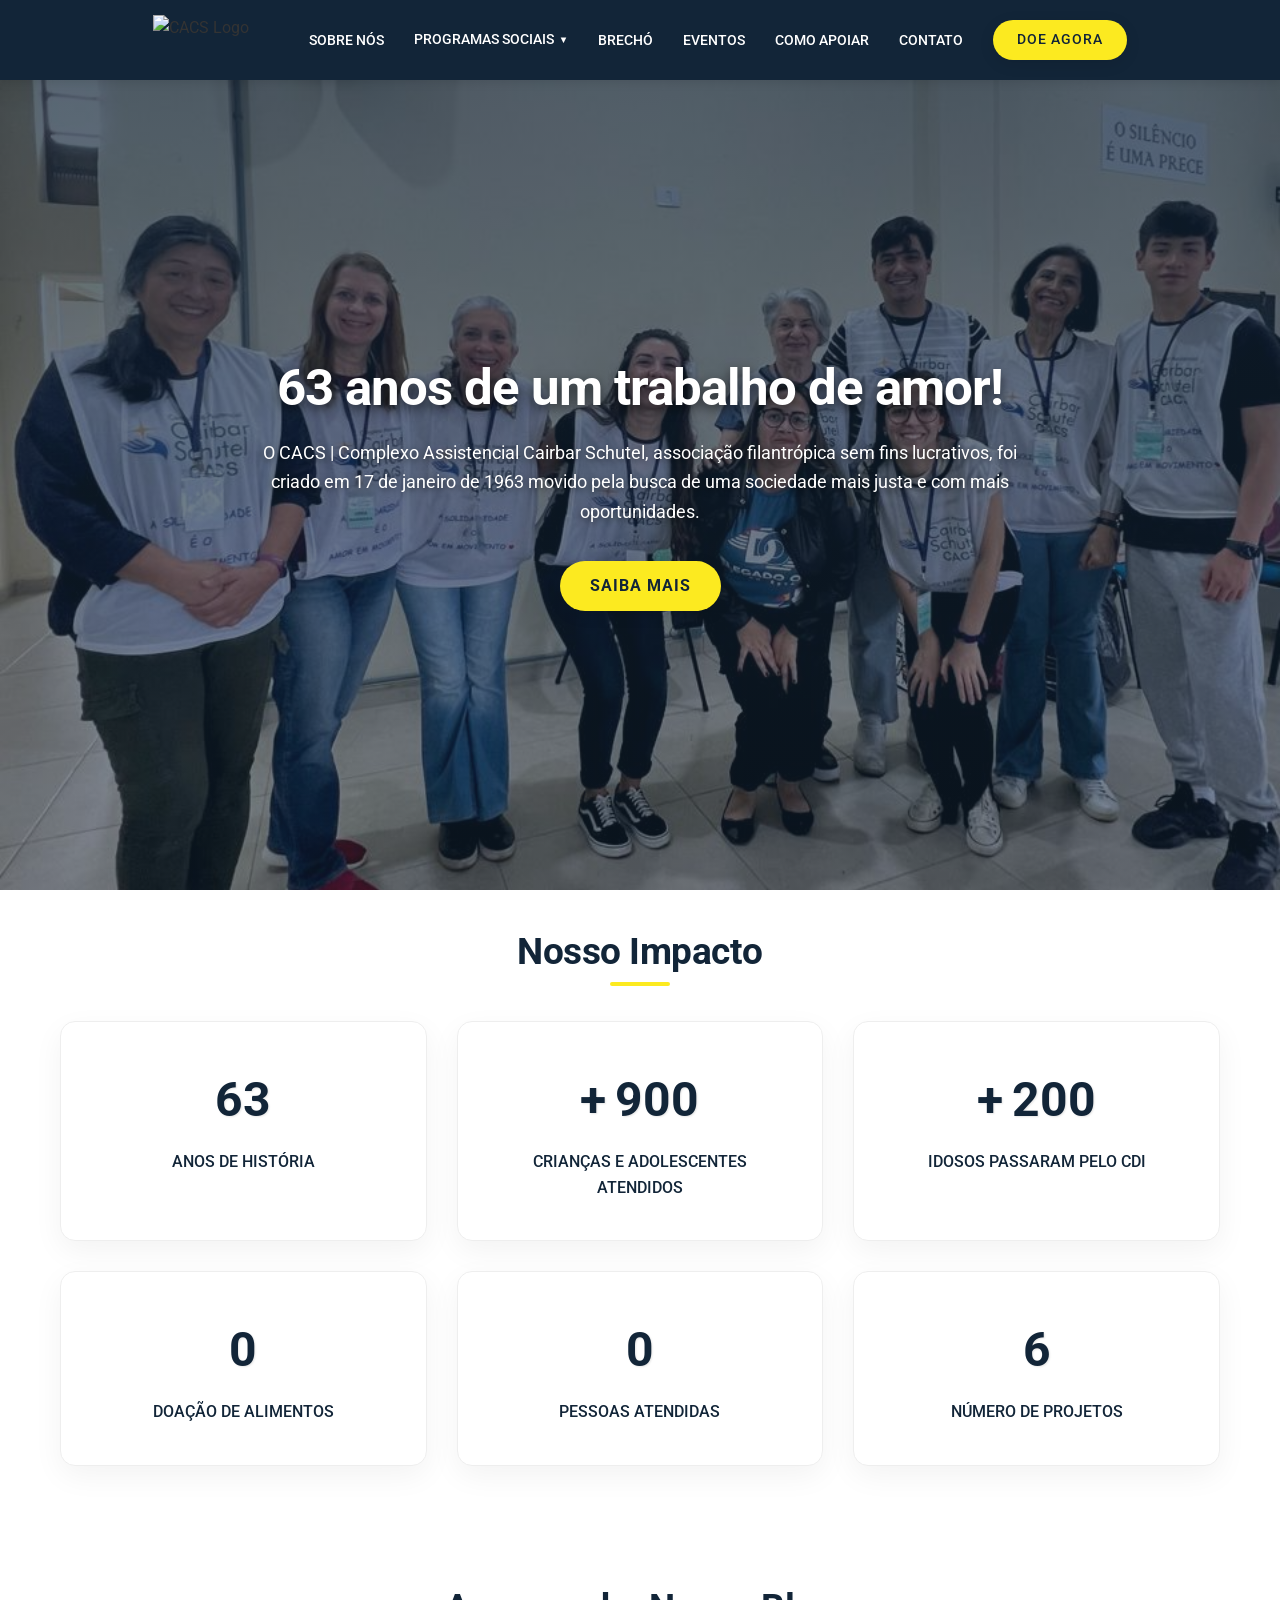
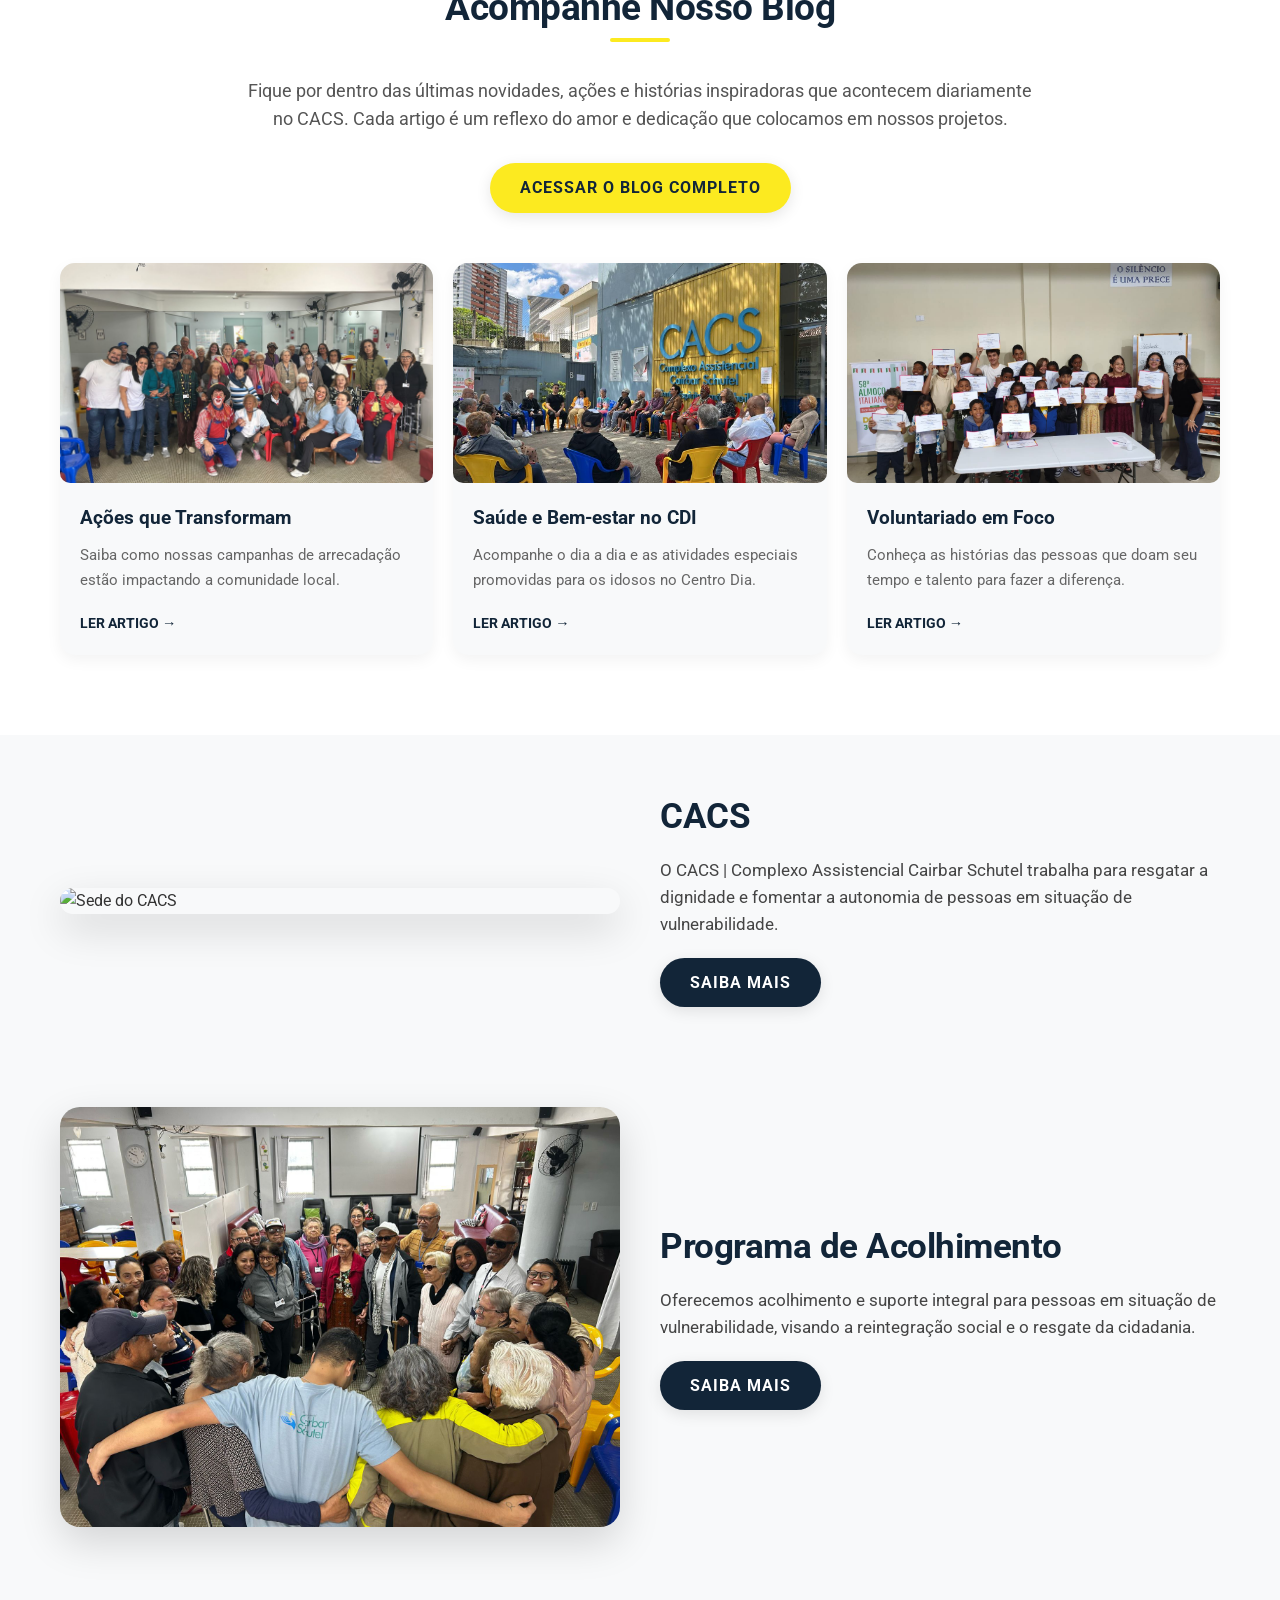
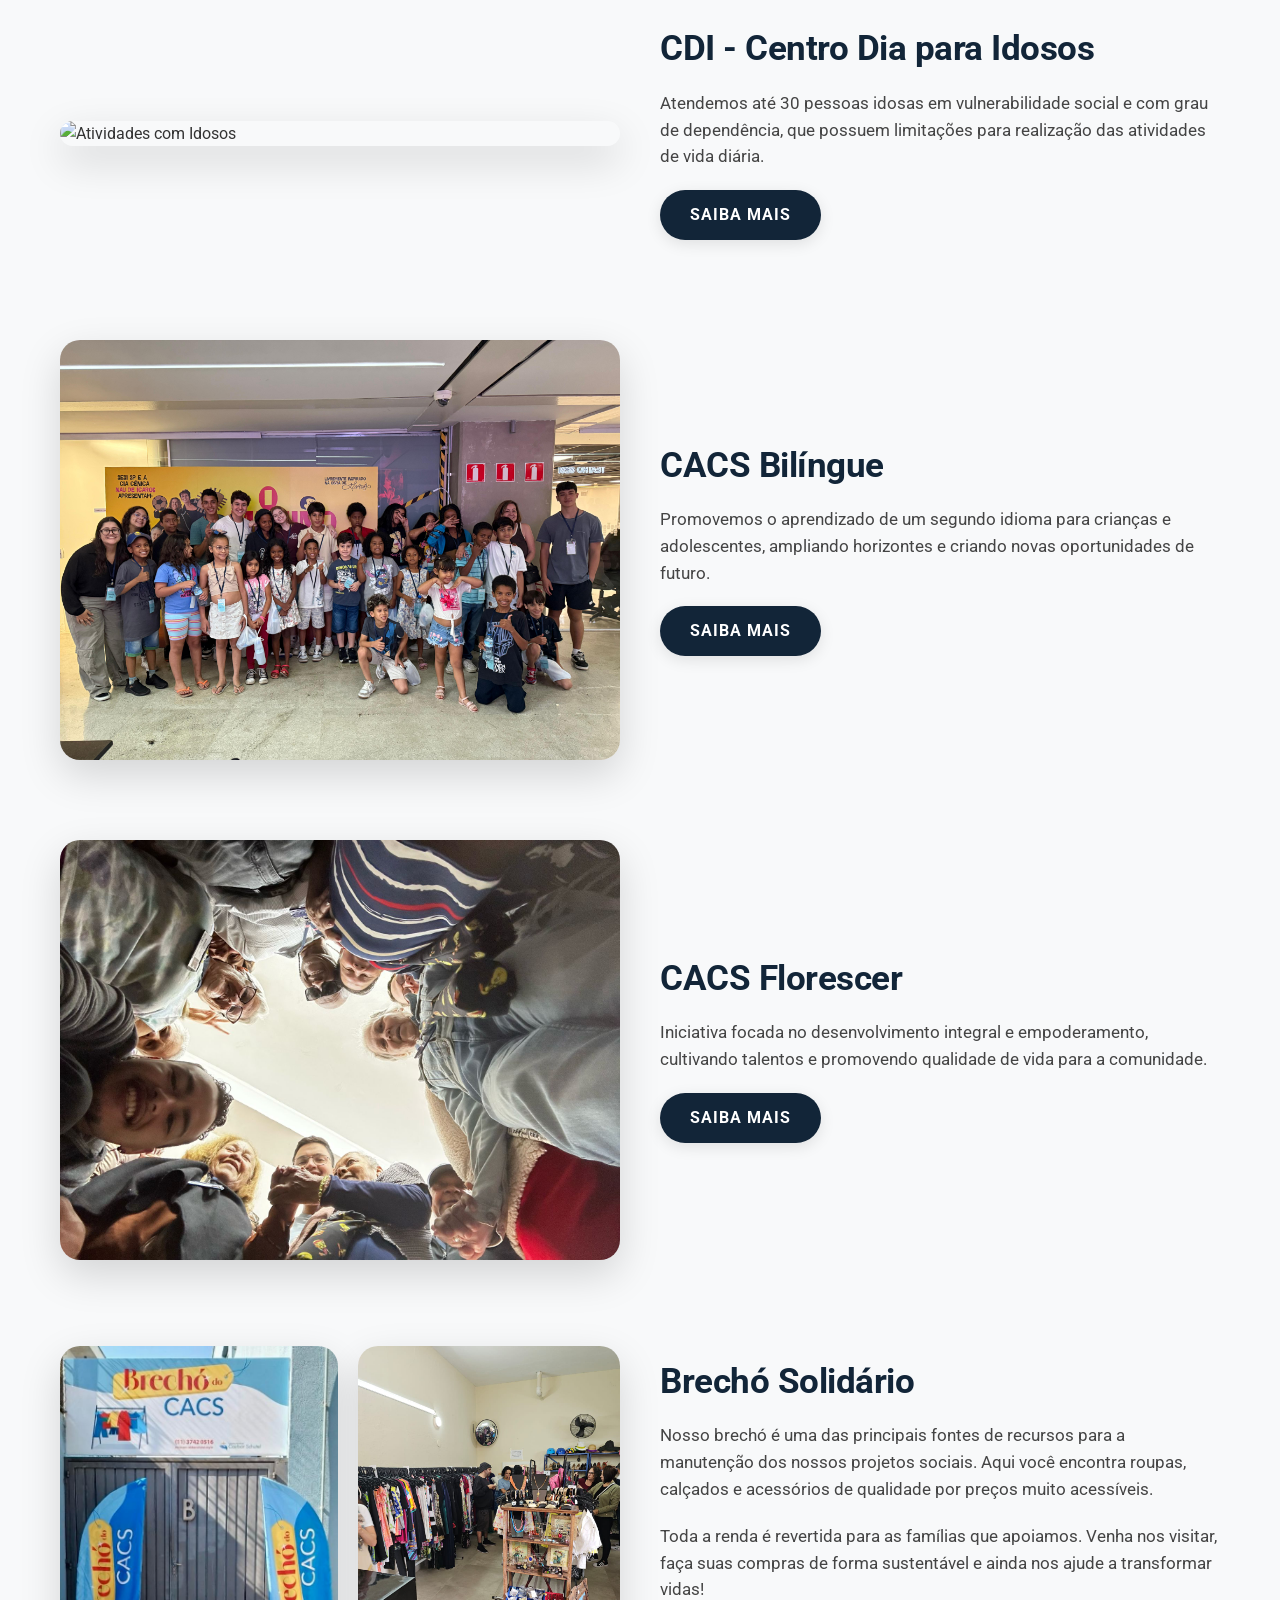
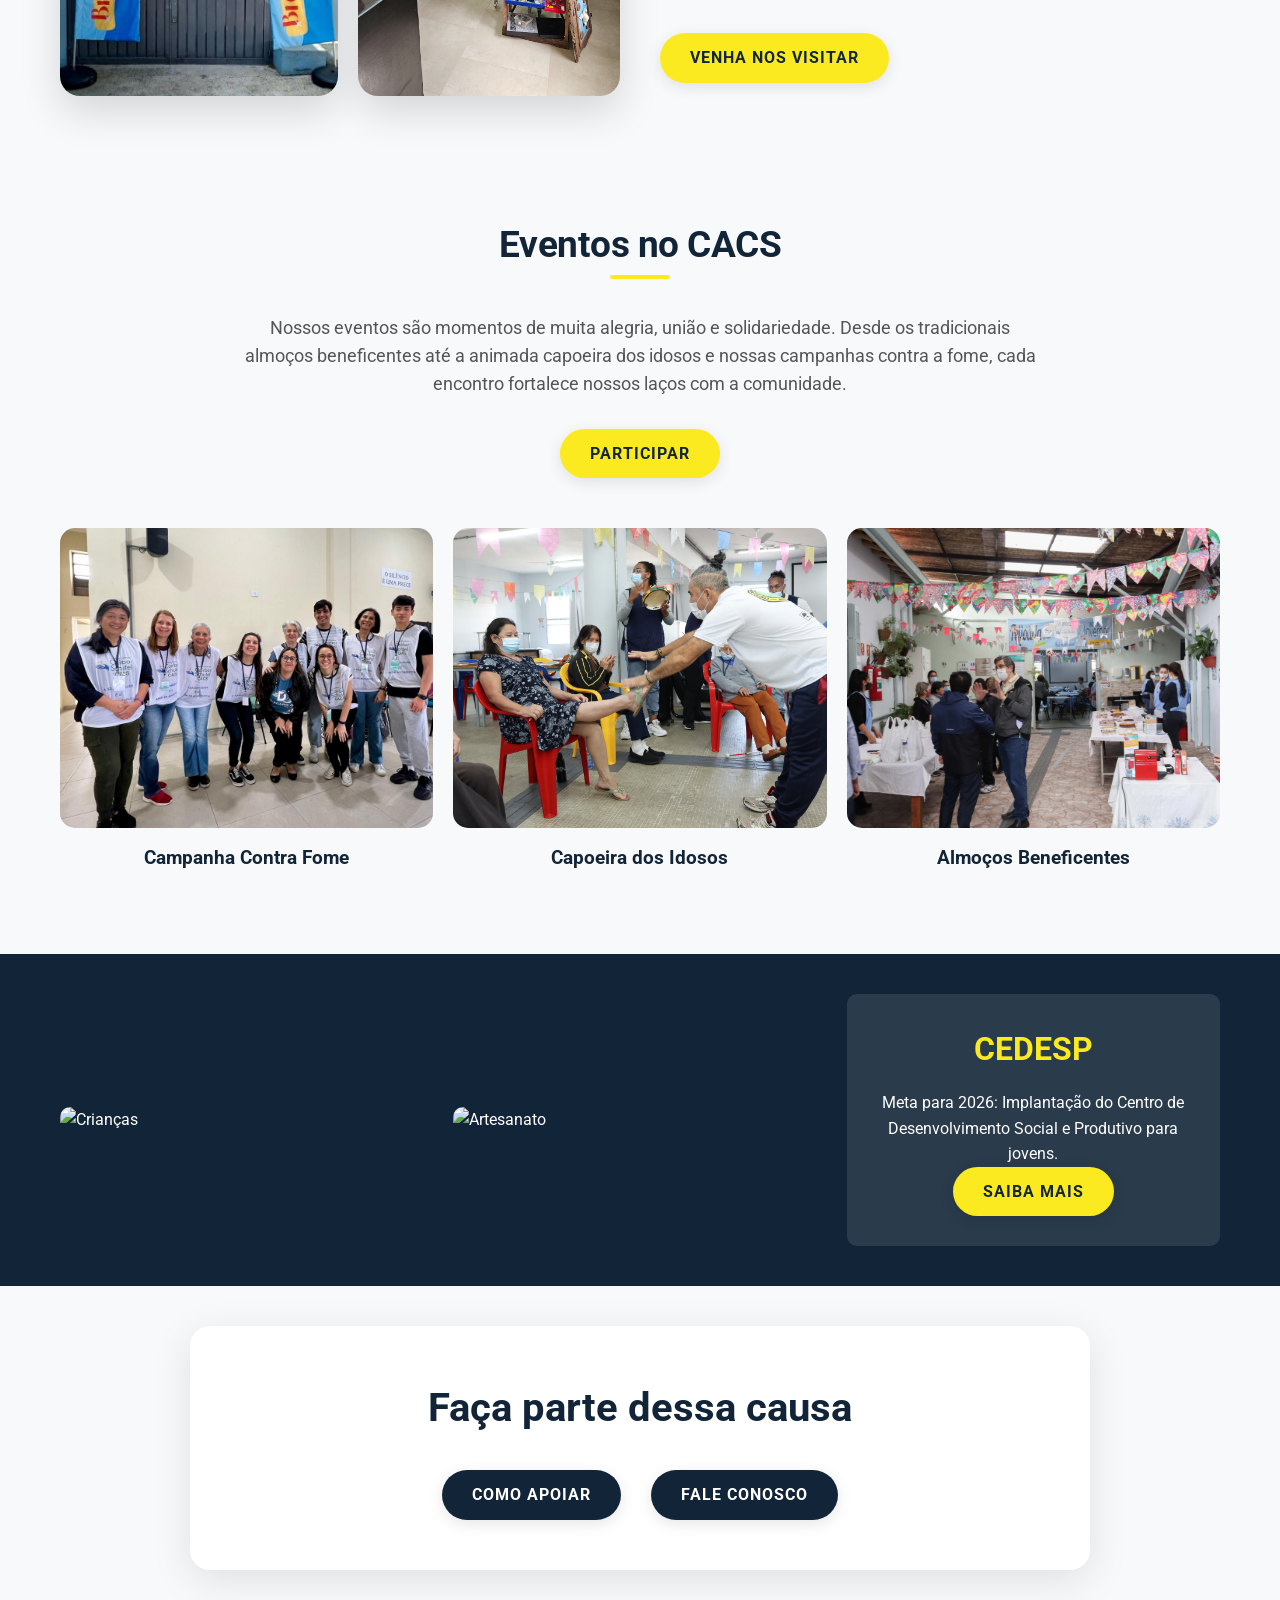
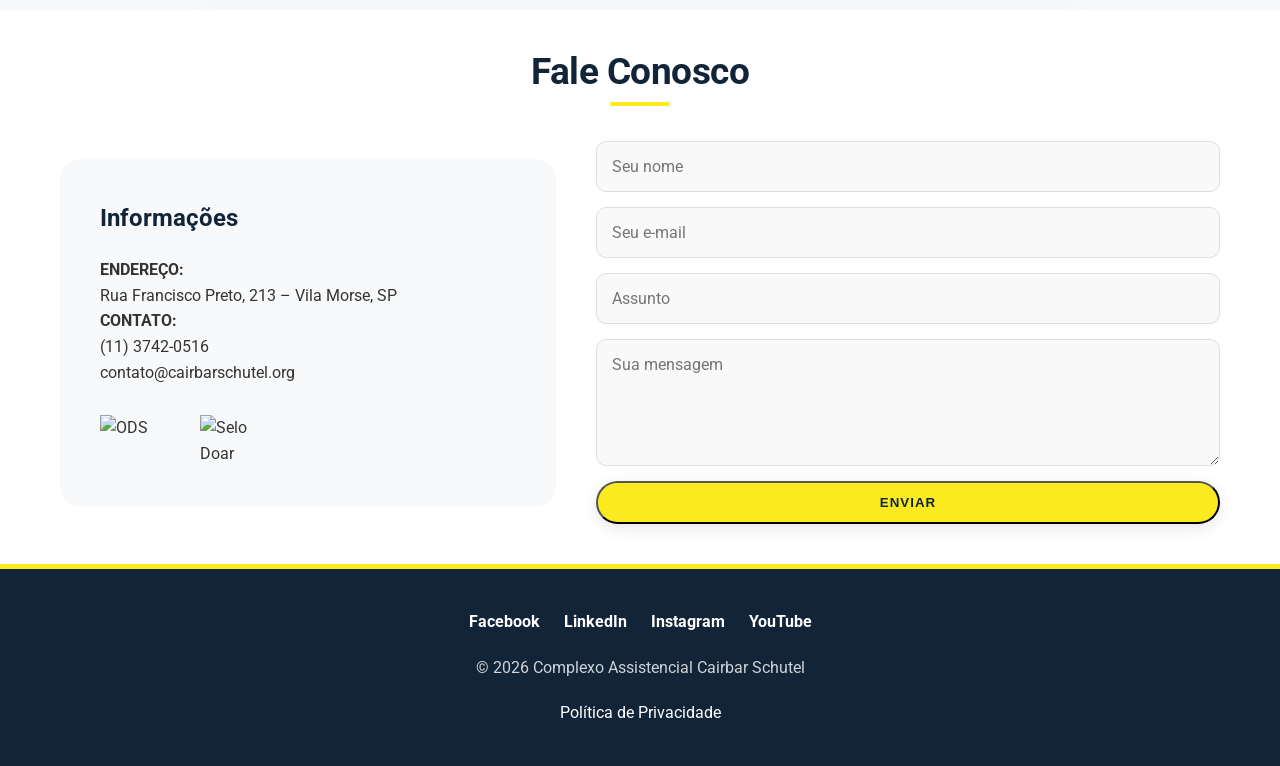
==== commit 04a97e36: "Novas alteracoes no layout" ====
--- a/index.html
+++ b/index.html
@@ -36,14 +36,24 @@
 
             <nav class="main-nav">
                 <ul>
-                    <li><a href="#" class="active">HOME</a></li>
-                    <li><a href="#">SOBRE NÓS</a></li>
-                    <li><a href="#">PROGRAMAS SOCIAIS</a></li>
-                    <li><a href="#">BRECHÓ</a></li>
-                    <li><a href="#">EVENTOS</a></li>
-                    <li><a href="#">COMO APOIAR</a></li>
-                    <li><a href="#">BLOG</a></li>
-                    <li><a href="#contato" class="btn-contact">CONTATO</a></li>
+                    <li><a href="#impacto">SOBRE NÓS</a></li>
+                    <li class="dropdown-wrapper">
+                        <a href="#sobre" style="display: flex; align-items: center; gap: 5px;">PROGRAMAS SOCIAIS <span style="font-size: 0.6rem;">▼</span></a>
+                        <ul class="dropdown-menu">
+                            <li><a href="cacs.html">CACS</a></li>
+                            <li><a href="acolhimento.html">Programa de Acolhimento</a></li>
+                            <li><a href="cdi.html">CDI - Centro Dia para Idosos</a></li>
+                            <li><a href="bilingue.html">CACS Bilíngue</a></li>
+                            <li><a href="florescer.html">CACS Florescer</a></li>
+                        </ul>
+                    </li>
+                    <li><a href="#brecho">BRECHÓ</a></li>
+                    <li><a href="#eventos">EVENTOS</a></li>
+                    <li><a href="#faca-parte">COMO APOIAR</a></li>
+                    <li><a href="#contato">CONTATO</a></li>
+                    <li><a href="doacao.html" class="btn btn-primary"
+                            style="padding: 8px 24px; font-size: 0.9rem; color: var(--secondary-color);">DOE AGORA</a>
+                    </li>
                 </ul>
             </nav>
         </div>
@@ -62,7 +72,7 @@
             </div>
             <div class="hero-overlay"></div>
             <div class="container hero-content fade-in-up">
-                <h1>62 anos de um trabalho de amor!</h1>
+                <h1>63 anos de um trabalho de amor!</h1>
                 <p>O CACS | Complexo Assistencial Cairbar Schutel, associação filantrópica sem fins lucrativos, foi
                     criado em 17 de janeiro de 1963 movido pela busca de uma sociedade mais justa e com mais
                     oportunidades.</p>
@@ -90,16 +100,52 @@
                         <p>IDOSOS PASSARAM PELO CDI</p>
                     </div>
                     <div class="stat-card fade-in-up" style="transition-delay: 0.3s;">
-                        <span class="stat-number" style="--target: 0; animation-delay: 2s;"></span>
+                        <span class="stat-number" style="--target: 0;"></span>
                         <p>DOAÇÃO DE ALIMENTOS</p>
                     </div>
                     <div class="stat-card fade-in-up" style="transition-delay: 0.4s;">
-                        <span class="stat-number" style="--target: 0; animation-delay: 2s;"></span>
+                        <span class="stat-number" style="--target: 0;"></span>
                         <p>PESSOAS ATENDIDAS</p>
                     </div>
                     <div class="stat-card fade-in-up" style="transition-delay: 0.5s;">
-                        <span class="stat-number" style="--target: 0; animation-delay: 2s;"></span>
+                        <span class="stat-number" style="--target: 6;"></span>
                         <p>NÚMERO DE PROJETOS</p>
+                    </div>
+                </div>
+            </div>
+        </section>
+
+        <!-- Seção Blog do CACS -->
+        <section class="eventos-section" id="blog" style="background-color: var(--bg-white); padding: 80px 0;">
+            <div class="container fade-in-up" style="text-align: center; margin-bottom: 50px;">
+                <h2 class="section-title">Acompanhe Nosso Blog</h2>
+                <p style="color: #555; max-width: 800px; margin: 0 auto 30px auto; font-size: 1.1rem;">Fique por dentro das últimas novidades, ações e histórias inspiradoras que acontecem diariamente no CACS. Cada artigo é um reflexo do amor e dedicação que colocamos em nossos projetos.</p>
+                <a href="https://cacs-cairbarschutel.org.br/blog/" target="_blank" class="btn btn-primary">Acessar o Blog Completo</a>
+            </div>
+
+            <div class="container gallery-grid">
+                <div class="gallery-item fade-in-up" style="background-color: var(--bg-light); border-radius: 15px; overflow: hidden; box-shadow: 0 5px 15px rgba(0,0,0,0.05); display: flex; flex-direction: column; height: 100%;">
+                    <img src="Fotos/WhatsApp Image 2026-02-06 at 12.23.17.jpg" alt="Postagem do Blog 1" style="width: 100%; height: 220px; object-fit: cover;">
+                    <div style="padding: 20px; flex-grow: 1; display: flex; flex-direction: column;">
+                        <h4 style="color: var(--secondary-color); margin-bottom: 10px; font-size: 1.2rem;">Ações que Transformam</h4>
+                        <p style="color: #666; font-size: 0.95rem; margin-bottom: 20px; flex-grow: 1;">Saiba como nossas campanhas de arrecadação estão impactando a comunidade local.</p>
+                        <a href="https://cacs-cairbarschutel.org.br/blog/" target="_blank" style="color: var(--secondary-color); font-weight: bold; font-size: 0.9rem; text-transform: uppercase;">Ler artigo &rarr;</a>
+                    </div>
+                </div>
+                <div class="gallery-item fade-in-up" style="animation-delay: 0.2s; background-color: var(--bg-light); border-radius: 15px; overflow: hidden; box-shadow: 0 5px 15px rgba(0,0,0,0.05); display: flex; flex-direction: column; height: 100%;">
+                    <img src="Fotos/WhatsApp Image 2025-11-24 at 10.33.33 (3).jpg" alt="Postagem do Blog 2" style="width: 100%; height: 220px; object-fit: cover;">
+                    <div style="padding: 20px; flex-grow: 1; display: flex; flex-direction: column;">
+                        <h4 style="color: var(--secondary-color); margin-bottom: 10px; font-size: 1.2rem;">Saúde e Bem-estar no CDI</h4>
+                        <p style="color: #666; font-size: 0.95rem; margin-bottom: 20px; flex-grow: 1;">Acompanhe o dia a dia e as atividades especiais promovidas para os idosos no Centro Dia.</p>
+                        <a href="https://cacs-cairbarschutel.org.br/blog/" target="_blank" style="color: var(--secondary-color); font-weight: bold; font-size: 0.9rem; text-transform: uppercase;">Ler artigo &rarr;</a>
+                    </div>
+                </div>
+                <div class="gallery-item fade-in-up" style="animation-delay: 0.4s; background-color: var(--bg-light); border-radius: 15px; overflow: hidden; box-shadow: 0 5px 15px rgba(0,0,0,0.05); display: flex; flex-direction: column; height: 100%;">
+                    <img src="Fotos/WhatsApp Image 2025-11-27 at 19.04.09.jpg" alt="Postagem do Blog 3" style="width: 100%; height: 220px; object-fit: cover;">
+                    <div style="padding: 20px; flex-grow: 1; display: flex; flex-direction: column;">
+                        <h4 style="color: var(--secondary-color); margin-bottom: 10px; font-size: 1.2rem;">Voluntariado em Foco</h4>
+                        <p style="color: #666; font-size: 0.95rem; margin-bottom: 20px; flex-grow: 1;">Conheça as histórias das pessoas que doam seu tempo e talento para fazer a diferença.</p>
+                        <a href="https://cacs-cairbarschutel.org.br/blog/" target="_blank" style="color: var(--secondary-color); font-weight: bold; font-size: 0.9rem; text-transform: uppercase;">Ler artigo &rarr;</a>
                     </div>
                 </div>
             </div>
@@ -116,23 +162,122 @@
                     <h2>CACS</h2>
                     <p>O CACS | Complexo Assistencial Cairbar Schutel trabalha para resgatar a dignidade e fomentar a
                         autonomia de pessoas em situação de vulnerabilidade.</p>
-                    <a href="#cdi" class="btn btn-secondary">Saiba mais</a>
+                    <a href="cacs.html" class="btn btn-secondary">Saiba mais</a>
+                </div>
+            </div>
+        </section>
+
+        <!-- Seção Programa de Acolhimento -->
+        <section class="cdi-section" id="acolhimento">
+            <div class="container split-layout reverse">
+                <div class="text-wrapper fade-in-left">
+                    <h2>Programa de Acolhimento</h2>
+                    <p>Oferecemos acolhimento e suporte integral para pessoas em situação de vulnerabilidade, visando a reintegração social e o resgate da cidadania.</p>
+                    <a href="acolhimento.html" class="btn btn-secondary">Saiba mais</a>
+                </div>
+                <div class="image-wrapper fade-in-right">
+                    <img src="Fotos/WhatsApp Image 2025-12-08 at 11.05.24.jpg" alt="Programa de Acolhimento">
                 </div>
             </div>
         </section>
 
         <!-- Seção CDI -->
         <section class="cdi-section" id="cdi">
-            <div class="container split-layout reverse">
-                <div class="text-wrapper fade-in-left">
+            <div class="container split-layout">
+                <div class="image-wrapper fade-in-left">
+                    <img src="https://cacs-cairbarschutel.org.br/wp-content/uploads/2024/09/02.-Homepage-Idosos-CDI.jpg"
+                        alt="Atividades com Idosos">
+                </div>
+                <div class="text-wrapper fade-in-right">
                     <h2>CDI - Centro Dia para Idosos</h2>
                     <p>Atendemos até 30 pessoas idosas em vulnerabilidade social e com grau de dependência, que possuem
                         limitações para realização das atividades de vida diária.</p>
-                    <a href="#cedesp" class="btn btn-secondary">Saiba mais</a>
+                    <a href="cdi.html" class="btn btn-secondary">Saiba mais</a>
+                </div>
+            </div>
+        </section>
+
+        <!-- Seção CACS Bilíngue -->
+        <section class="cdi-section" id="bilingue">
+            <div class="container split-layout reverse">
+                <div class="text-wrapper fade-in-left">
+                    <h2>CACS Bilíngue</h2>
+                    <p>Promovemos o aprendizado de um segundo idioma para crianças e adolescentes, ampliando horizontes
+                        e criando novas oportunidades de futuro.</p>
+                    <a href="bilingue.html" class="btn btn-secondary">Saiba mais</a>
                 </div>
                 <div class="image-wrapper fade-in-right">
-                    <img src="https://cacs-cairbarschutel.org.br/wp-content/uploads/2024/09/02.-Homepage-Idosos-CDI.jpg"
-                        alt="Atividades com Idosos">
+                    <img src="Fotos/IMG-20251122-WA0023.jpg" alt="CACS Bilíngue">
+                </div>
+            </div>
+        </section>
+
+        <!-- Seção CACS Florescer -->
+        <section class="cdi-section" id="florescer">
+            <div class="container split-layout">
+                <div class="image-wrapper fade-in-left">
+                    <img src="Fotos/hero-bg.jpg" alt="CACS Florescer">
+                </div>
+                <div class="text-wrapper fade-in-right">
+                    <h2>CACS Florescer</h2>
+                    <p>Iniciativa focada no desenvolvimento integral e empoderamento, cultivando talentos e promovendo
+                        qualidade de vida para a comunidade.</p>
+                    <a href="florescer.html" class="btn btn-secondary">Saiba mais</a>
+                </div>
+            </div>
+        </section>
+
+        <!-- Seção Brechó -->
+        <section class="brecho-section" id="brecho">
+            <div class="container split-layout reverse">
+                <div class="text-wrapper fade-in-left">
+                    <h2>Brechó Solidário</h2>
+                    <p>Nosso brechó é uma das principais fontes de recursos para a manutenção dos nossos projetos
+                        sociais. Aqui você encontra roupas, calçados e acessórios de qualidade por preços muito
+                        acessíveis.</p>
+                    <p style="margin-bottom: 30px;">Toda a renda é revertida para as famílias que apoiamos. Venha nos
+                        visitar, faça suas compras de forma sustentável e ainda nos ajude a transformar vidas!</p>
+                    <a href="https://maps.google.com/?q=Rua+Francisco+Preto,+213+-+Vila+Morse,+SP" target="_blank"
+                        class="btn btn-primary">Venha nos visitar</a>
+                </div>
+                <div class="image-wrapper fade-in-right" style="display: flex; gap: 20px;">
+                    <img src="Fotos/Imagem do WhatsApp de 2024-11-14 à(s) 15.50.28_09ae5eb0.jpg" alt="Brechó CACS 1"
+                        style="width: 50%; height: 350px; object-fit: cover; border-radius: 20px;">
+                    <img src="Fotos/Imagem do WhatsApp de 2025-04-07 à(s) 17.05.04_b517889e.jpg" alt="Brechó CACS 2"
+                        style="width: 50%; height: 350px; object-fit: cover; border-radius: 20px;">
+                </div>
+            </div>
+        </section>
+
+        <!-- Seção Eventos no CACS -->
+        <section class="eventos-section" id="eventos" style="background-color: var(--bg-light); padding: 80px 0;">
+            <div class="container fade-in-up" style="text-align: center; margin-bottom: 50px;">
+                <h2 class="section-title">Eventos no CACS</h2>
+                <p style="color: #555; max-width: 800px; margin: 0 auto 30px auto; font-size: 1.1rem;">Nossos eventos
+                    são momentos de muita alegria, união e solidariedade. Desde os tradicionais almoços beneficentes até
+                    a animada capoeira dos idosos e nossas campanhas contra a fome, cada encontro fortalece nossos laços
+                    com a comunidade.</p>
+                <a href="#faca-parte" class="btn btn-primary">Participar</a>
+            </div>
+
+            <div class="container gallery-grid">
+                <div class="gallery-item fade-in-up">
+                    <img src="Fotos/CB2.jpg" alt="Campanha Contra Fome"
+                        style="width: 100%; height: 300px; object-fit: cover; border-radius: 15px;">
+                    <h4 style="color: var(--secondary-color); margin-top: 15px; text-align: center; font-size: 1.2rem;">
+                        Campanha Contra Fome</h4>
+                </div>
+                <div class="gallery-item fade-in-up" style="animation-delay: 0.2s;">
+                    <img src="Fotos/Foto (30).JPG" alt="Capoeira dos Idosos"
+                        style="width: 100%; height: 300px; object-fit: cover; border-radius: 15px;">
+                    <h4 style="color: var(--secondary-color); margin-top: 15px; text-align: center; font-size: 1.2rem;">
+                        Capoeira dos Idosos</h4>
+                </div>
+                <div class="gallery-item fade-in-up" style="animation-delay: 0.4s;">
+                    <img src="Fotos/IMG_2072.JPG" alt="Almoços Beneficentes"
+                        style="width: 100%; height: 300px; object-fit: cover; border-radius: 15px;">
+                    <h4 style="color: var(--secondary-color); margin-top: 15px; text-align: center; font-size: 1.2rem;">
+                        Almoços Beneficentes</h4>
                 </div>
             </div>
         </section>
@@ -204,6 +349,7 @@
                     target="_blank">LinkedIn</a>
                 <a href="https://www.instagram.com/cacs_cairbarschutel/" aria-label="Instagram"
                     target="_blank">Instagram</a>
+                <a href="https://www.youtube.com/@cacs-cairbarschutel" aria-label="YouTube" target="_blank">YouTube</a>
             </div>
             <p>&copy; 2026 Complexo Assistencial Cairbar Schutel</p>
             <a href="#">Política de Privacidade</a>
--- a/style.css
+++ b/style.css
@@ -4,7 +4,7 @@
     /* Amarelo */
     --primary-hover: rgb(220, 200, 20);
     --secondary-color: rgb(18, 37, 56);
-    /* Azul Escuro */
+    /* Azul Escuroo */
     --secondary-hover: rgb(10, 25, 40);
     --text-color: #333;
     --bg-light: #f8f9fa;
@@ -61,11 +61,15 @@
 
 .section-title {
     text-align: center;
-    font-size: 2.5rem;
-    margin-bottom: 30px;
+    font-size: 2.3rem;
+    /* Adjusted from 3rem */
+    font-weight: 700;
+    line-height: 1.2;
+    letter-spacing: -0.5px;
+    margin-bottom: 35px;
     color: var(--secondary-color);
     position: relative;
-    padding-bottom: 15px;
+    padding-bottom: 12px;
 }
 
 .section-title::after {
@@ -126,8 +130,9 @@
 
 .header-container {
     display: flex;
-    justify-content: space-between;
+    justify-content: center;
     align-items: center;
+    gap: 60px;
 }
 
 .logo img {
@@ -136,6 +141,7 @@
 
 .main-nav ul {
     display: flex;
+    align-items: center;
     gap: 30px;
 }
 
@@ -161,6 +167,57 @@
 .main-nav a:hover::after,
 .main-nav a.active::after {
     width: 100%;
+}
+
+/* Dropdown Menu */
+.dropdown-wrapper {
+    position: relative;
+}
+
+.dropdown-menu {
+    position: absolute;
+    top: 100%;
+    left: 50%;
+    transform: translateX(-50%) translateY(15px);
+    background-color: var(--secondary-color);
+    min-width: 240px;
+    box-shadow: 0 10px 30px rgba(0,0,0,0.2);
+    border-radius: 10px;
+    opacity: 0;
+    visibility: hidden;
+    transition: all 0.3s ease;
+    padding: 8px 0;
+    z-index: 1000;
+    display: flex;
+    flex-direction: column;
+    gap: 0;
+}
+
+.dropdown-wrapper:hover .dropdown-menu {
+    opacity: 1;
+    visibility: visible;
+    transform: translateX(-50%) translateY(5px);
+}
+
+.dropdown-menu li {
+    width: 100%;
+}
+
+.dropdown-menu a {
+    display: block;
+    padding: 6px 20px;
+    font-size: 0.9rem;
+    text-align: left;
+    transition: background-color 0.3s, color 0.3s;
+}
+
+.dropdown-menu a::after {
+    display: none; /* Removendo o sublinhado animado para os itens do dropdown */
+}
+
+.dropdown-menu a:hover {
+    background-color: rgba(255,255,255,0.05);
+    color: var(--primary-color);
 }
 
 .btn-contact {
@@ -247,26 +304,44 @@
 .hero-content {
     position: relative;
     z-index: 1;
+    max-width: 900px;
+    width: 100%;
+    padding: 0 20px;
+    margin: 0 auto;
+}
+
+.hero-content h1 {
+    font-size: 3.2rem;
+    /* Adjusted from 4rem */
+    font-weight: 700;
+    line-height: 1.15;
+    margin-bottom: 20px;
+    letter-spacing: -1px;
+    text-shadow: 0 4px 12px rgba(0, 0, 0, 0.6);
+}
+
+.hero-content p {
+    font-size: 1.15rem;
+    /* Adjusted from 1.25rem */
+    line-height: 1.6;
+    margin-bottom: 35px;
     max-width: 800px;
-}
-
-.hero-content h1 {
-    font-size: 3.5rem;
-    margin-bottom: 20px;
-    text-shadow: 0 2px 4px rgba(0, 0, 0, 0.5);
-}
-
-.hero-content p {
-    font-size: 1.2rem;
-    margin-bottom: 30px;
-    max-width: 700px;
     margin-left: auto;
     margin-right: auto;
+    text-shadow: 0 2px 6px rgba(0, 0, 0, 0.5);
 }
 
 /* Seção de Impacto */
 .impact-section {
     background-color: var(--bg-white);
+}
+
+.impact-section .section-title {
+    color: var(--secondary-color);
+}
+
+.impact-section .section-title::after {
+    background-color: var(--primary-color);
 }
 
 .stats-grid {
@@ -309,7 +384,7 @@
     display: inline-block;
     font-size: 3rem;
     font-weight: 700;
-    color: var(--primary-color);
+    color: var(--secondary-color);
     margin-bottom: 10px;
     text-shadow: 1px 1px 2px rgba(0, 0, 0, 0.1);
     /* animation moved to .visible state */
@@ -328,7 +403,7 @@
     display: inline-block;
     font-size: 3rem;
     font-weight: 700;
-    color: var(--primary-color);
+    color: var(--secondary-color);
     margin-right: 5px;
     text-shadow: 1px 1px 2px rgba(0, 0, 0, 0.1);
 }
@@ -367,18 +442,26 @@
 
 .text-wrapper {
     flex: 1;
+    padding: 20px 0;
 }
 
 .text-wrapper h2 {
-    font-size: 2.5rem;
+    font-size: 2.2rem;
+    /* Adjusted from 2.8rem */
+    font-weight: 700;
+    line-height: 1.2;
     color: var(--secondary-color);
     margin-bottom: 20px;
+    letter-spacing: -0.5px;
 }
 
 .text-wrapper p {
-    margin-bottom: 30px;
-    font-size: 1.1rem;
-    color: #555;
+    margin-bottom: 20px;
+    font-size: 1.05rem;
+    /* Adjusted from 1.15rem */
+    font-weight: 400;
+    line-height: 1.6;
+    color: #444;
 }
 
 /* Galeria / CEDESP */
@@ -591,6 +674,31 @@
         gap: 20px;
     }
 
+    .dropdown-wrapper {
+        width: 100%;
+        text-align: center;
+    }
+
+    .dropdown-menu {
+        position: static;
+        transform: none;
+        opacity: 1;
+        visibility: visible;
+        box-shadow: none;
+        background-color: rgba(0,0,0,0.1);
+        width: 100%;
+        display: none;
+        margin-top: 10px;
+    }
+    
+    .dropdown-wrapper:hover .dropdown-menu {
+        display: flex;
+    }
+
+    .dropdown-menu a {
+        text-align: center;
+    }
+
     .hero-content h1 {
         font-size: 2.5rem;
     }
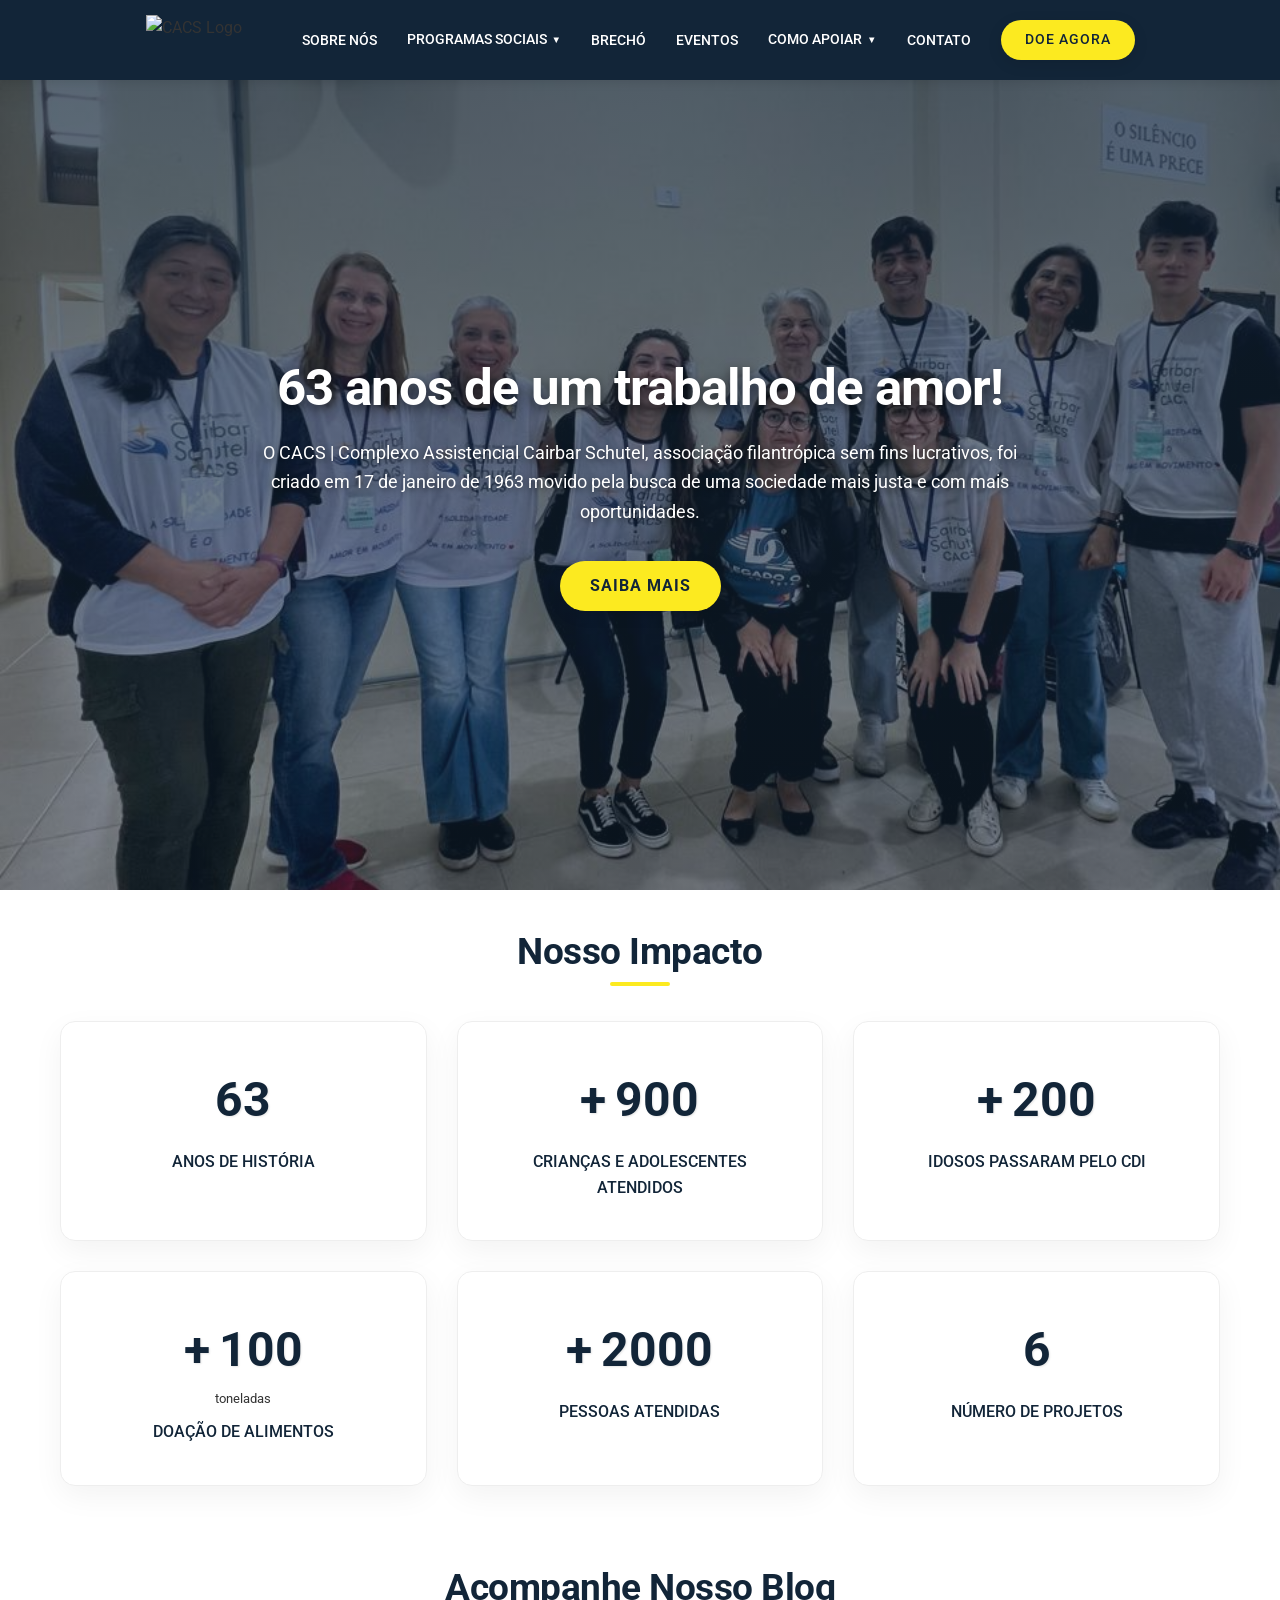
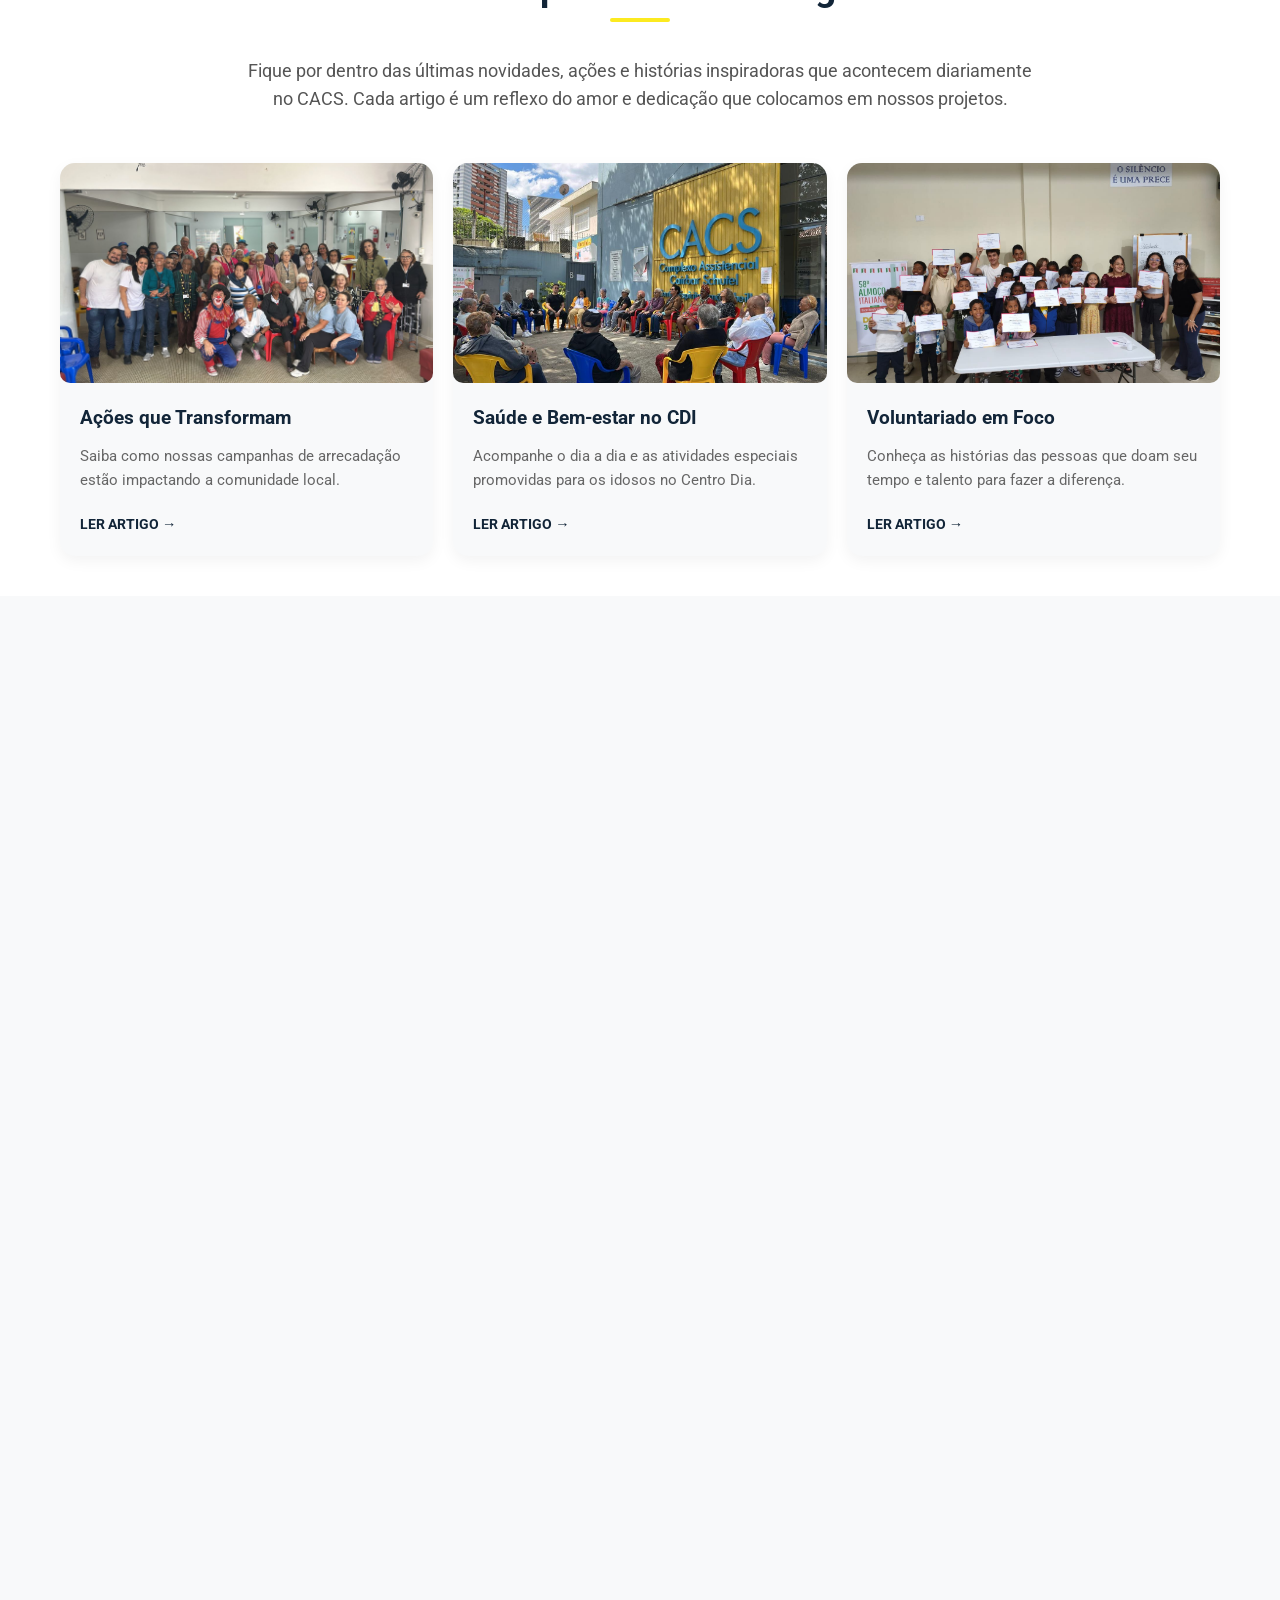
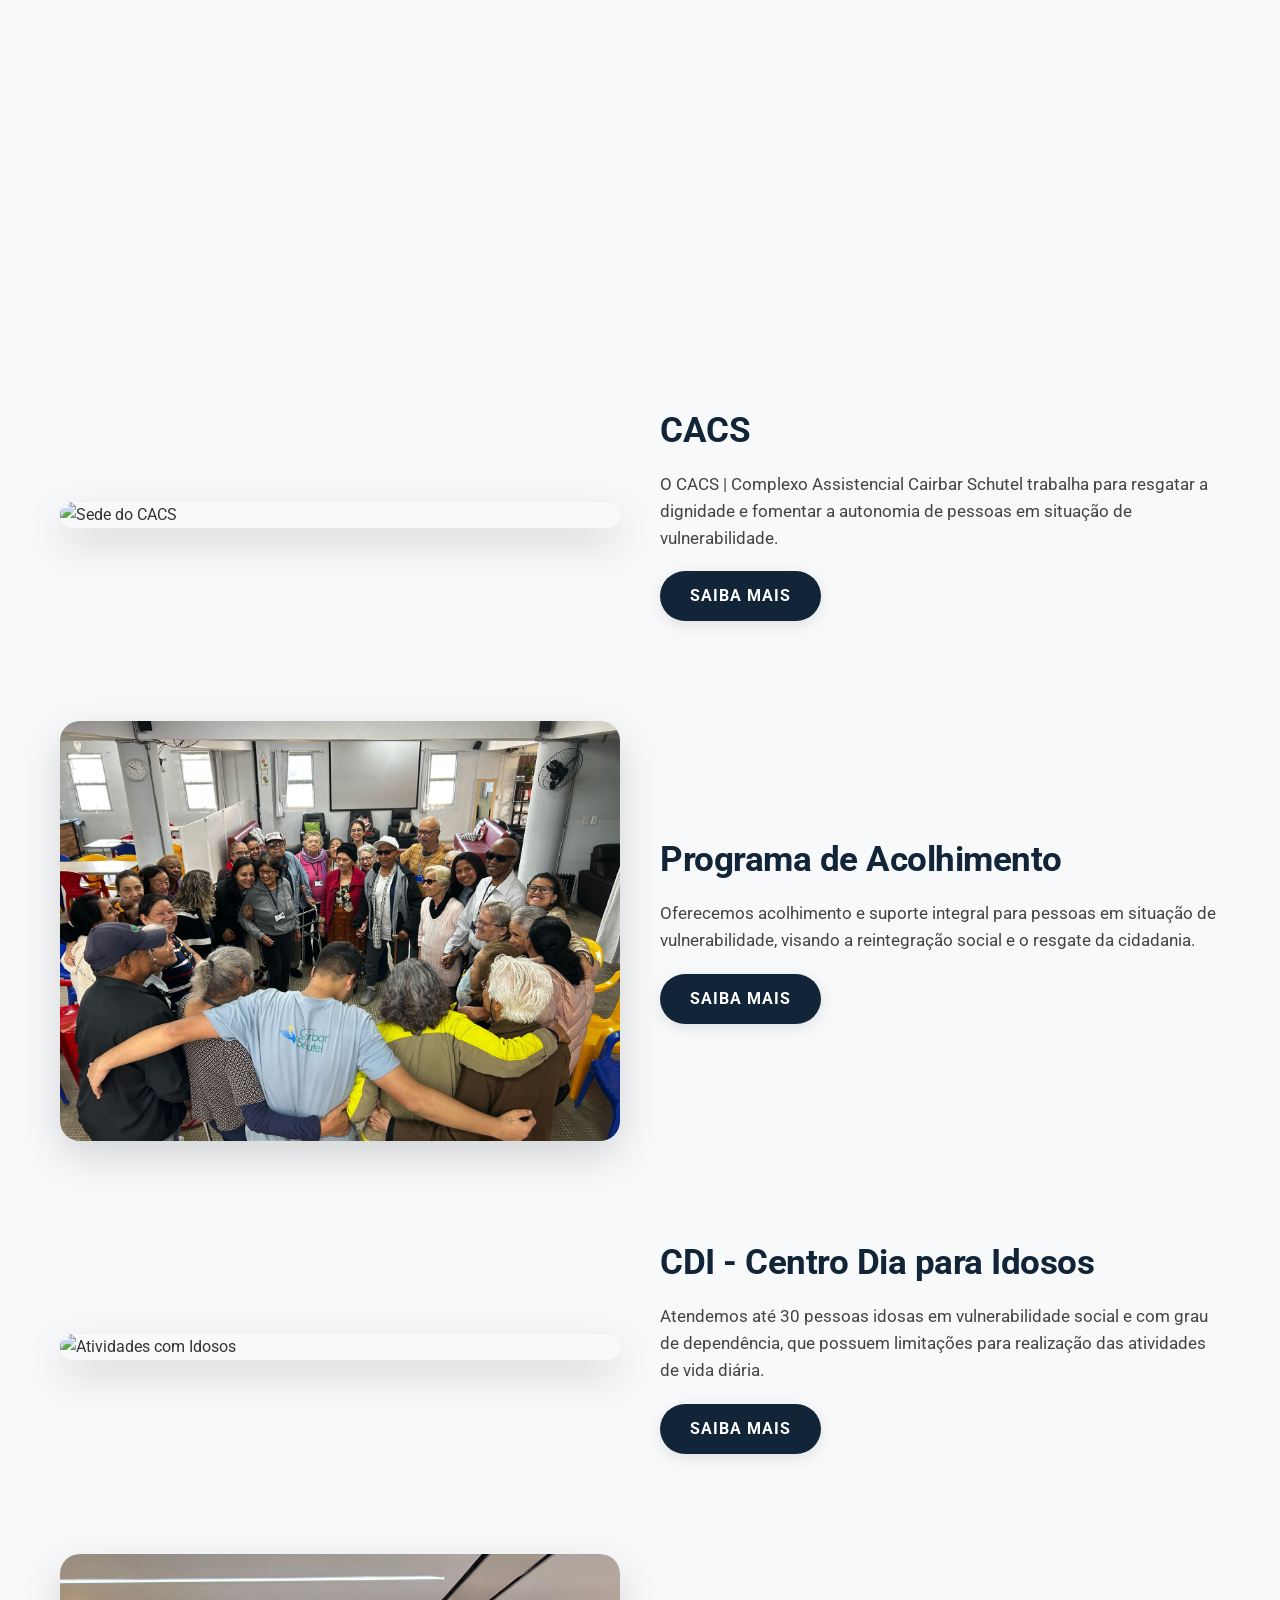
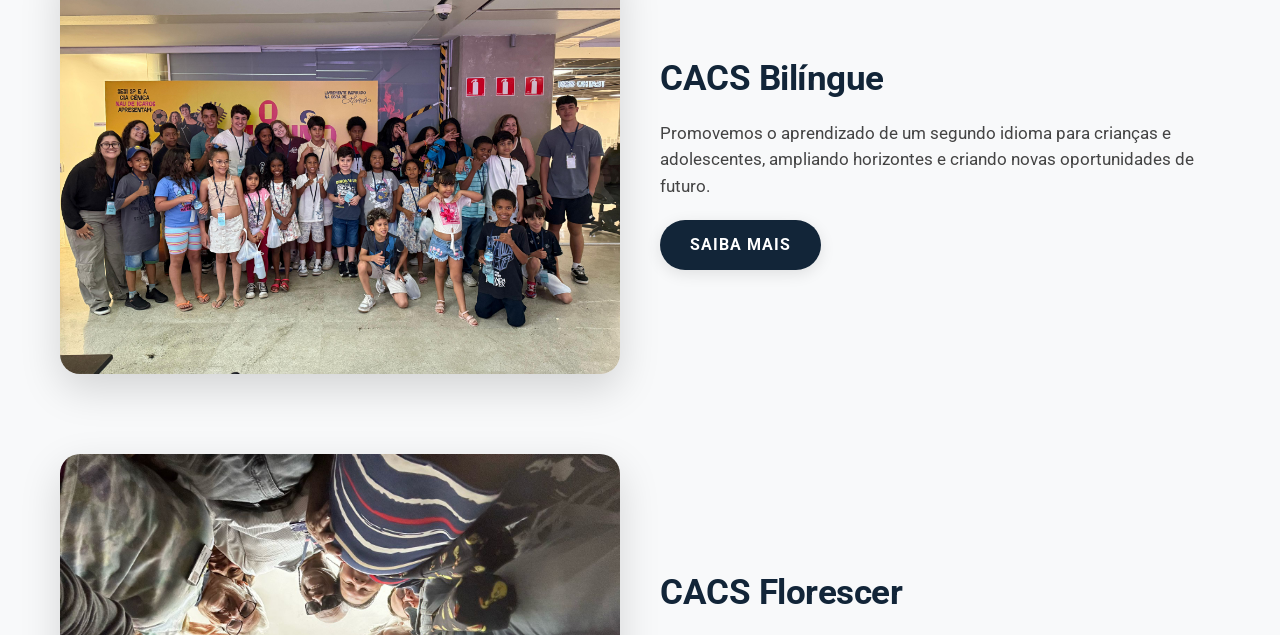
==== commit 84889797: "Atualização do projeto" ====
--- a/index.html
+++ b/index.html
@@ -49,9 +49,15 @@
                     </li>
                     <li><a href="#brecho">BRECHÓ</a></li>
                     <li><a href="#eventos">EVENTOS</a></li>
-                    <li><a href="#faca-parte">COMO APOIAR</a></li>
+                    <li class="dropdown-wrapper">
+                        <a href="#faca-parte" style="display: flex; align-items: center; gap: 5px;">COMO APOIAR <span style="font-size: 0.6rem;">▼</span></a>
+                        <ul class="dropdown-menu">
+                            <li><a href="doacao.html">Doação</a></li>
+                            <li><a href="voluntario.html">Seja Voluntário</a></li>
+                        </ul>
+                    </li>
                     <li><a href="#contato">CONTATO</a></li>
-                    <li><a href="doacao.html" class="btn btn-primary"
+                    <li><a href="https://www.paypal.com/donate/?hosted_button_id=VPFVFTJXM2VK2" target="_blank" class="btn btn-primary"
                             style="padding: 8px 24px; font-size: 0.9rem; color: var(--secondary-color);">DOE AGORA</a>
                     </li>
                 </ul>
@@ -100,11 +106,14 @@
                         <p>IDOSOS PASSARAM PELO CDI</p>
                     </div>
                     <div class="stat-card fade-in-up" style="transition-delay: 0.3s;">
-                        <span class="stat-number" style="--target: 0;"></span>
+                        <span class="stat-plus">+</span>
+                        <span class="stat-number" style="--target: 100;"></span>
+                        <span style="font-size: 0.8em; display: block; margin-top: -10px; margin-bottom: 10px;">toneladas</span>
                         <p>DOAÇÃO DE ALIMENTOS</p>
                     </div>
                     <div class="stat-card fade-in-up" style="transition-delay: 0.4s;">
-                        <span class="stat-number" style="--target: 0;"></span>
+                        <span class="stat-plus">+</span>
+                        <span class="stat-number" style="--target: 2000;"></span>
                         <p>PESSOAS ATENDIDAS</p>
                     </div>
                     <div class="stat-card fade-in-up" style="transition-delay: 0.5s;">
@@ -115,41 +124,16 @@
             </div>
         </section>
 
-        <!-- Seção Blog do CACS -->
-        <section class="eventos-section" id="blog" style="background-color: var(--bg-white); padding: 80px 0;">
-            <div class="container fade-in-up" style="text-align: center; margin-bottom: 50px;">
-                <h2 class="section-title">Acompanhe Nosso Blog</h2>
-                <p style="color: #555; max-width: 800px; margin: 0 auto 30px auto; font-size: 1.1rem;">Fique por dentro das últimas novidades, ações e histórias inspiradoras que acontecem diariamente no CACS. Cada artigo é um reflexo do amor e dedicação que colocamos em nossos projetos.</p>
-                <a href="https://cacs-cairbarschutel.org.br/blog/" target="_blank" class="btn btn-primary">Acessar o Blog Completo</a>
-            </div>
-
-            <div class="container gallery-grid">
-                <div class="gallery-item fade-in-up" style="background-color: var(--bg-light); border-radius: 15px; overflow: hidden; box-shadow: 0 5px 15px rgba(0,0,0,0.05); display: flex; flex-direction: column; height: 100%;">
-                    <img src="Fotos/WhatsApp Image 2026-02-06 at 12.23.17.jpg" alt="Postagem do Blog 1" style="width: 100%; height: 220px; object-fit: cover;">
-                    <div style="padding: 20px; flex-grow: 1; display: flex; flex-direction: column;">
-                        <h4 style="color: var(--secondary-color); margin-bottom: 10px; font-size: 1.2rem;">Ações que Transformam</h4>
-                        <p style="color: #666; font-size: 0.95rem; margin-bottom: 20px; flex-grow: 1;">Saiba como nossas campanhas de arrecadação estão impactando a comunidade local.</p>
-                        <a href="https://cacs-cairbarschutel.org.br/blog/" target="_blank" style="color: var(--secondary-color); font-weight: bold; font-size: 0.9rem; text-transform: uppercase;">Ler artigo &rarr;</a>
-                    </div>
-                </div>
-                <div class="gallery-item fade-in-up" style="animation-delay: 0.2s; background-color: var(--bg-light); border-radius: 15px; overflow: hidden; box-shadow: 0 5px 15px rgba(0,0,0,0.05); display: flex; flex-direction: column; height: 100%;">
-                    <img src="Fotos/WhatsApp Image 2025-11-24 at 10.33.33 (3).jpg" alt="Postagem do Blog 2" style="width: 100%; height: 220px; object-fit: cover;">
-                    <div style="padding: 20px; flex-grow: 1; display: flex; flex-direction: column;">
-                        <h4 style="color: var(--secondary-color); margin-bottom: 10px; font-size: 1.2rem;">Saúde e Bem-estar no CDI</h4>
-                        <p style="color: #666; font-size: 0.95rem; margin-bottom: 20px; flex-grow: 1;">Acompanhe o dia a dia e as atividades especiais promovidas para os idosos no Centro Dia.</p>
-                        <a href="https://cacs-cairbarschutel.org.br/blog/" target="_blank" style="color: var(--secondary-color); font-weight: bold; font-size: 0.9rem; text-transform: uppercase;">Ler artigo &rarr;</a>
-                    </div>
-                </div>
-                <div class="gallery-item fade-in-up" style="animation-delay: 0.4s; background-color: var(--bg-light); border-radius: 15px; overflow: hidden; box-shadow: 0 5px 15px rgba(0,0,0,0.05); display: flex; flex-direction: column; height: 100%;">
-                    <img src="Fotos/WhatsApp Image 2025-11-27 at 19.04.09.jpg" alt="Postagem do Blog 3" style="width: 100%; height: 220px; object-fit: cover;">
-                    <div style="padding: 20px; flex-grow: 1; display: flex; flex-direction: column;">
-                        <h4 style="color: var(--secondary-color); margin-bottom: 10px; font-size: 1.2rem;">Voluntariado em Foco</h4>
-                        <p style="color: #666; font-size: 0.95rem; margin-bottom: 20px; flex-grow: 1;">Conheça as histórias das pessoas que doam seu tempo e talento para fazer a diferença.</p>
-                        <a href="https://cacs-cairbarschutel.org.br/blog/" target="_blank" style="color: var(--secondary-color); font-weight: bold; font-size: 0.9rem; text-transform: uppercase;">Ler artigo &rarr;</a>
-                    </div>
-                </div>
-            </div>
-        </section>
+        <!-- Seção Blog do CACS (Carregado dinamicamente via blog.html) -->
+        <iframe id="blog-iframe" src="blog.html" style="width: 100%; height: 800px; border: none; overflow: hidden;" scrolling="no" title="Acompanhe Nosso Blog"></iframe>
+        <script>
+            // Escuta a mensagem enviada pelo blog.html para ajustar a altura automaticamente
+            window.addEventListener('message', function(event) {
+                if (event.data.type === 'resizeIframe' && event.data.height) {
+                    document.getElementById('blog-iframe').style.height = event.data.height + 'px';
+                }
+            });
+        </script>
 
         <!-- Seção Sobre o CACS -->
         <section class="about-section" id="sobre">
@@ -249,6 +233,23 @@
             </div>
         </section>
 
+        <!-- Grid de Imagens (Visuais CCA/CEDESP) -->
+        <section class="gallery-section" id="cedesp">
+            <div class="container gallery-grid">
+                <div class="gallery-item fade-in-up"><img
+                        src="https://cacs-cairbarschutel.org.br/wp-content/uploads/2024/09/CCA1.png" alt="Crianças">
+                </div>
+                <div class="gallery-item fade-in-up"><img
+                        src="https://cacs-cairbarschutel.org.br/wp-content/uploads/2024/09/CCA2.png" alt="Artesanato">
+                </div>
+                <div class="gallery-item text-item fade-in-up">
+                    <h3>CEDESP</h3>
+                    <p>Meta para 2026: Implantação do Centro de Desenvolvimento Social e Produtivo para jovens.</p>
+                    <a href="#faca-parte" class="btn btn-primary">Saiba mais</a>
+                </div>
+            </div>
+        </section>
+
         <!-- Seção Eventos no CACS -->
         <section class="eventos-section" id="eventos" style="background-color: var(--bg-light); padding: 80px 0;">
             <div class="container fade-in-up" style="text-align: center; margin-bottom: 50px;">
@@ -282,30 +283,13 @@
             </div>
         </section>
 
-        <!-- Grid de Imagens (Visuais CCA/CEDESP) -->
-        <section class="gallery-section" id="cedesp">
-            <div class="container gallery-grid">
-                <div class="gallery-item fade-in-up"><img
-                        src="https://cacs-cairbarschutel.org.br/wp-content/uploads/2024/09/CCA1.png" alt="Crianças">
-                </div>
-                <div class="gallery-item fade-in-up"><img
-                        src="https://cacs-cairbarschutel.org.br/wp-content/uploads/2024/09/CCA2.png" alt="Artesanato">
-                </div>
-                <div class="gallery-item text-item fade-in-up">
-                    <h3>CEDESP</h3>
-                    <p>Meta para 2026: Implantação do Centro de Desenvolvimento Social e Produtivo para jovens.</p>
-                    <a href="#faca-parte" class="btn btn-primary">Saiba mais</a>
-                </div>
-            </div>
-        </section>
-
         <!-- Chamada para Ação -->
         <section class="cta-section" id="faca-parte">
             <div class="container">
                 <div class="cta-box fade-in-up">
                     <h2>Faça parte dessa causa</h2>
                     <div class="links-wrapper">
-                        <a href="#" class="btn btn-secondary">Como apoiar</a>
+                        <a href="doacao.html" class="btn btn-secondary">Como apoiar</a>
                         <a href="#contato" class="btn btn-secondary">Fale conosco</a>
                     </div>
                 </div>
--- a/style.css
+++ b/style.css
@@ -608,12 +608,24 @@
     font-weight: bold;
 }
 
+/* Botões de Ação dos Programas */
+.action-buttons {
+    display: flex;
+    gap: 15px;
+    margin-top: 30px;
+    flex-wrap: wrap;
+}
+
 /* Responsividade Mobile */
 @media (max-width: 992px) {
 
-    .split-layout,
+    .split-layout {
+        flex-direction: column;
+        text-align: center;
+    }
+
     .split-layout.reverse {
-        flex-direction: column;
+        flex-direction: column-reverse;
         text-align: center;
     }
 
@@ -627,6 +639,10 @@
     }
 
     .badges {
+        justify-content: center;
+    }
+
+    .action-buttons {
         justify-content: center;
     }
 }
@@ -677,6 +693,9 @@
     .dropdown-wrapper {
         width: 100%;
         text-align: center;
+        display: flex;
+        flex-direction: column;
+        align-items: center;
     }
 
     .dropdown-menu {
@@ -688,15 +707,22 @@
         background-color: rgba(0,0,0,0.1);
         width: 100%;
         display: none;
-        margin-top: 10px;
+        margin-top: 5px;
+        padding: 10px 0;
     }
     
-    .dropdown-wrapper:hover .dropdown-menu {
+    .dropdown-wrapper:hover .dropdown-menu,
+    .dropdown-wrapper:focus-within .dropdown-menu {
         display: flex;
+    }
+
+    .dropdown-menu li {
+        width: 100%;
     }
 
     .dropdown-menu a {
         text-align: center;
+        padding: 10px;
     }
 
     .hero-content h1 {
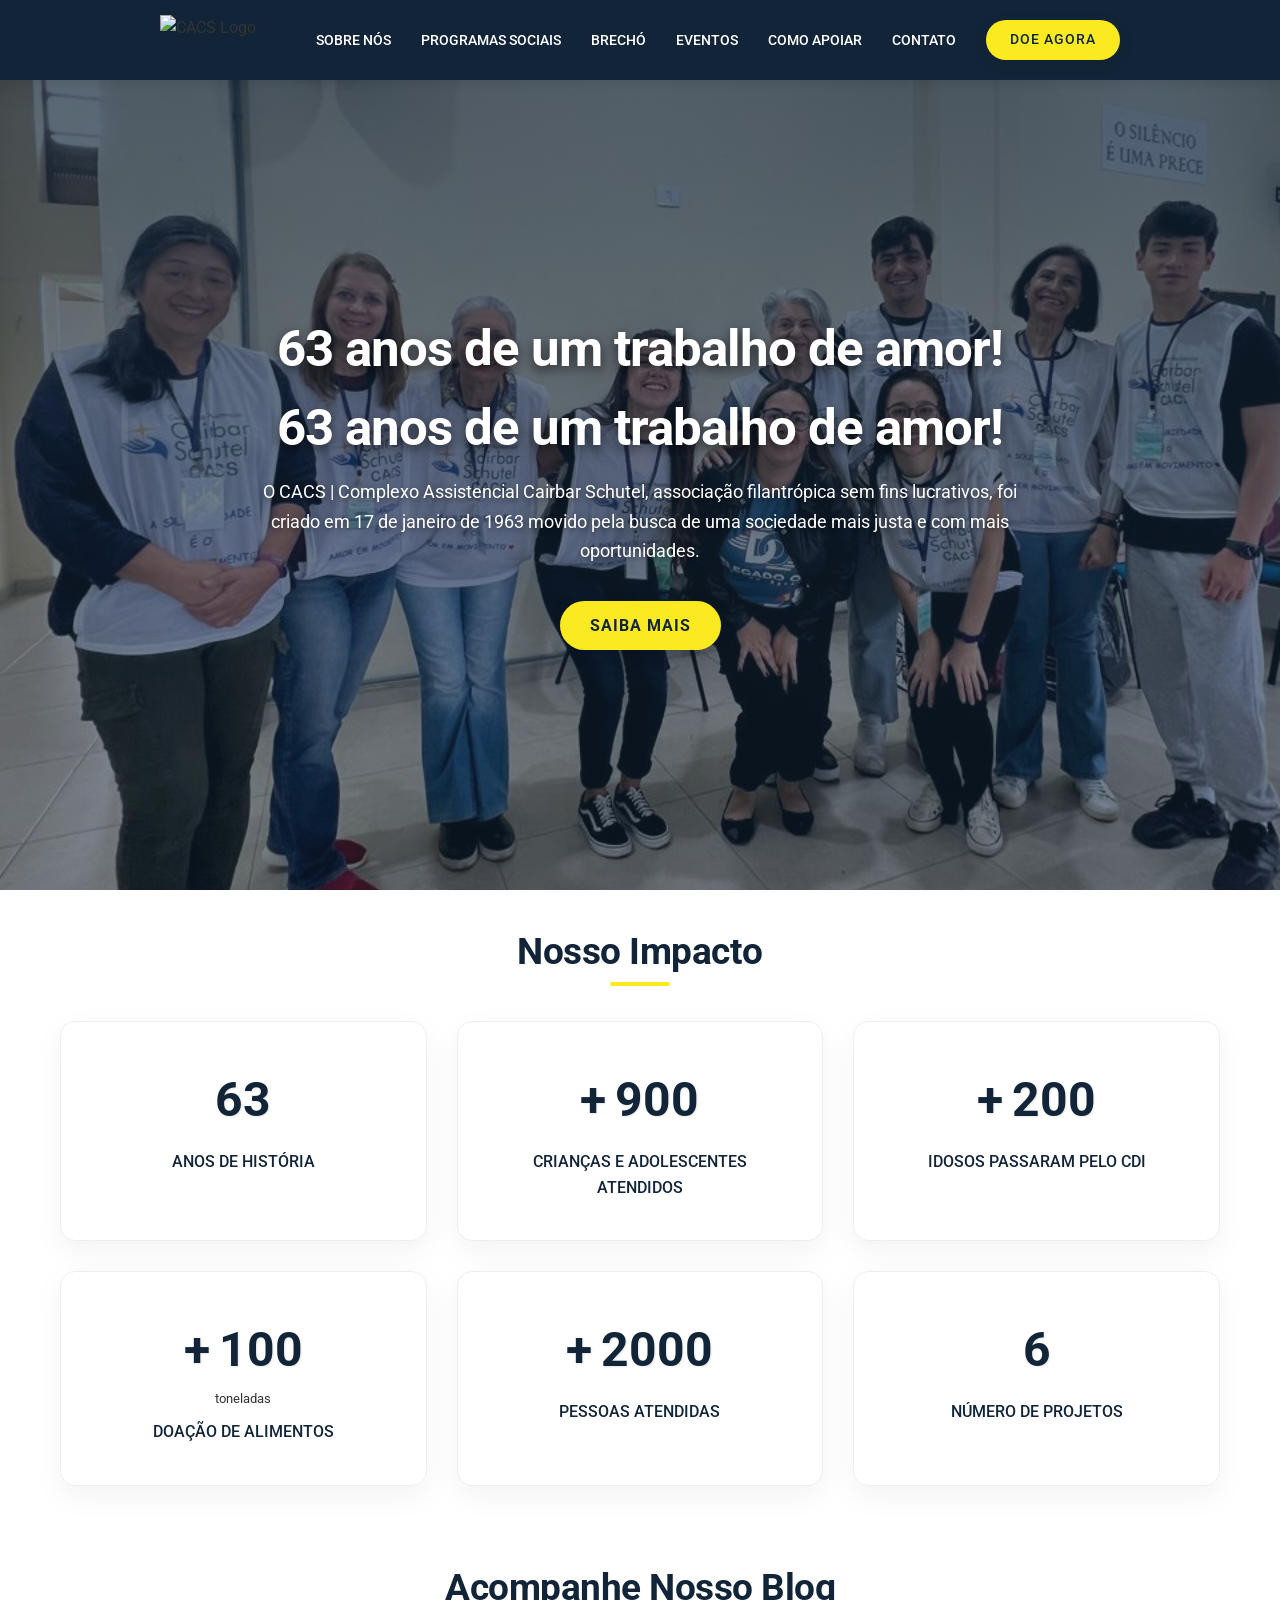
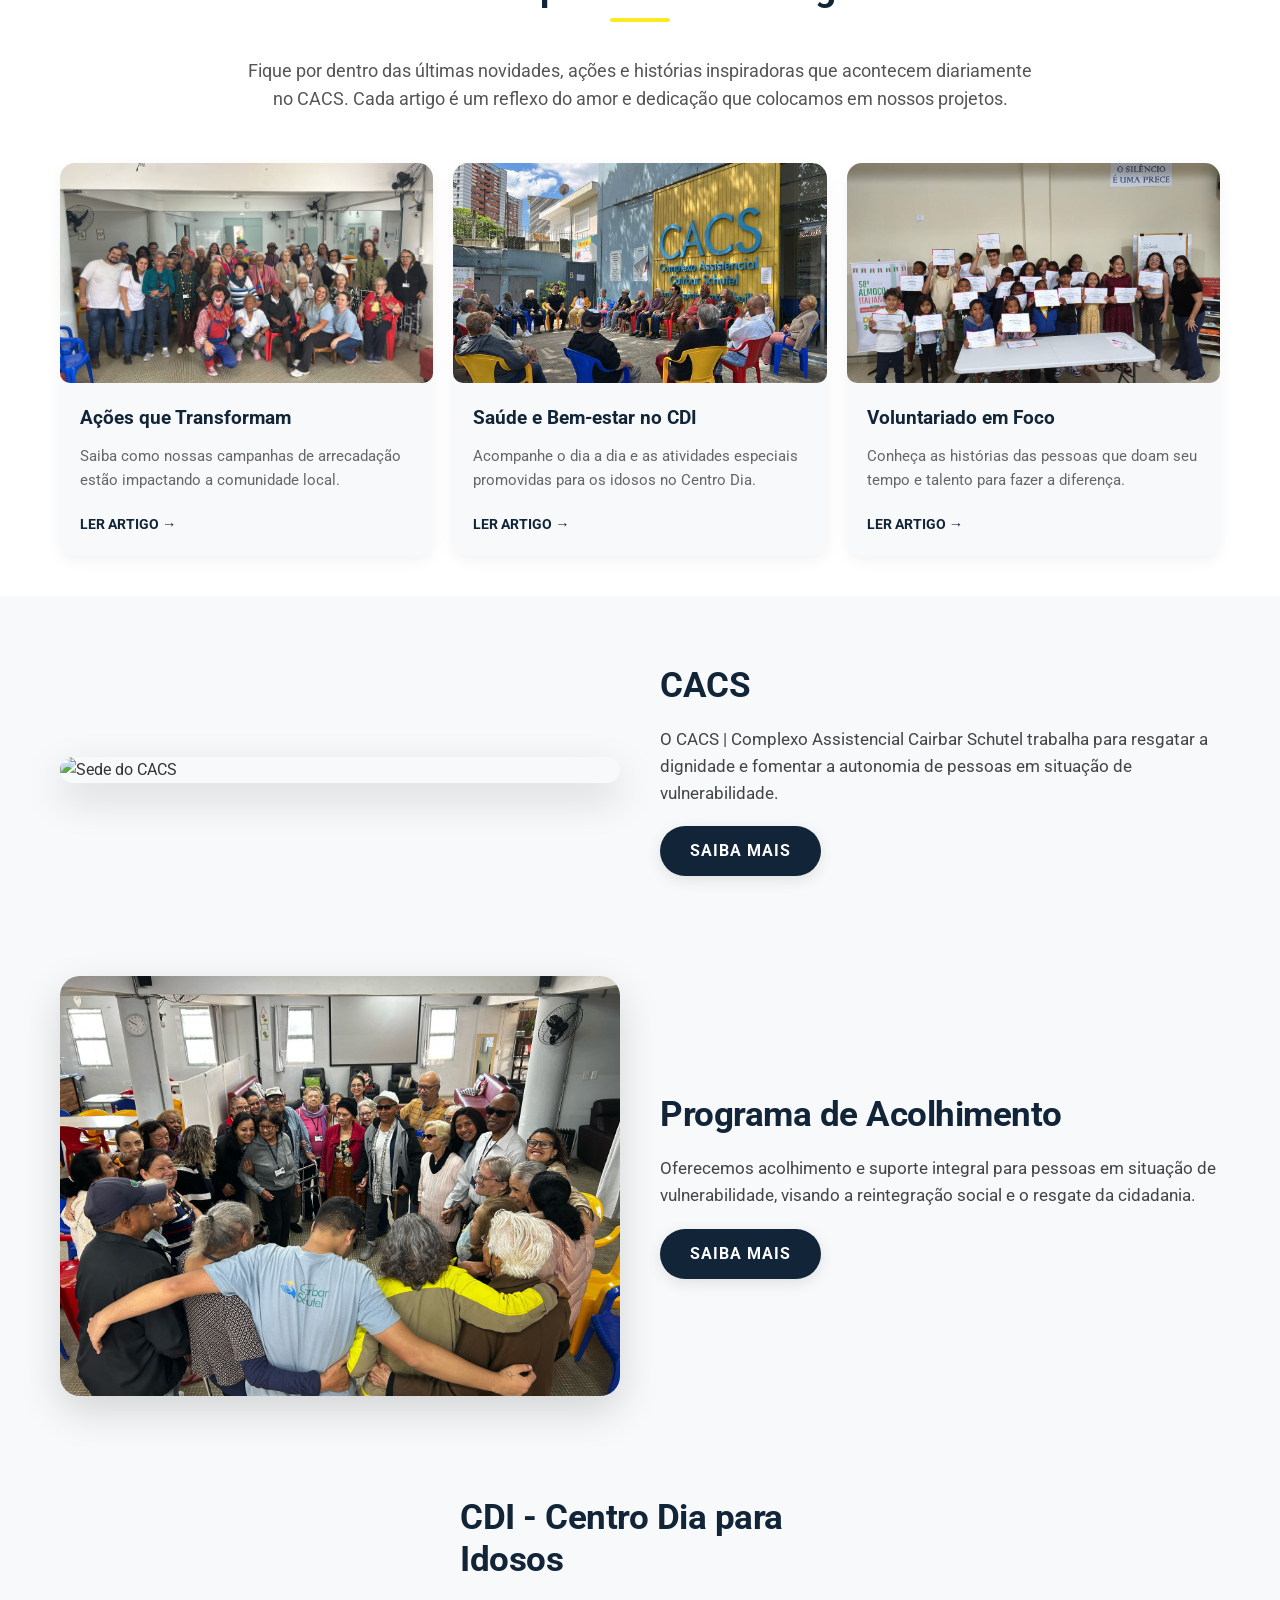
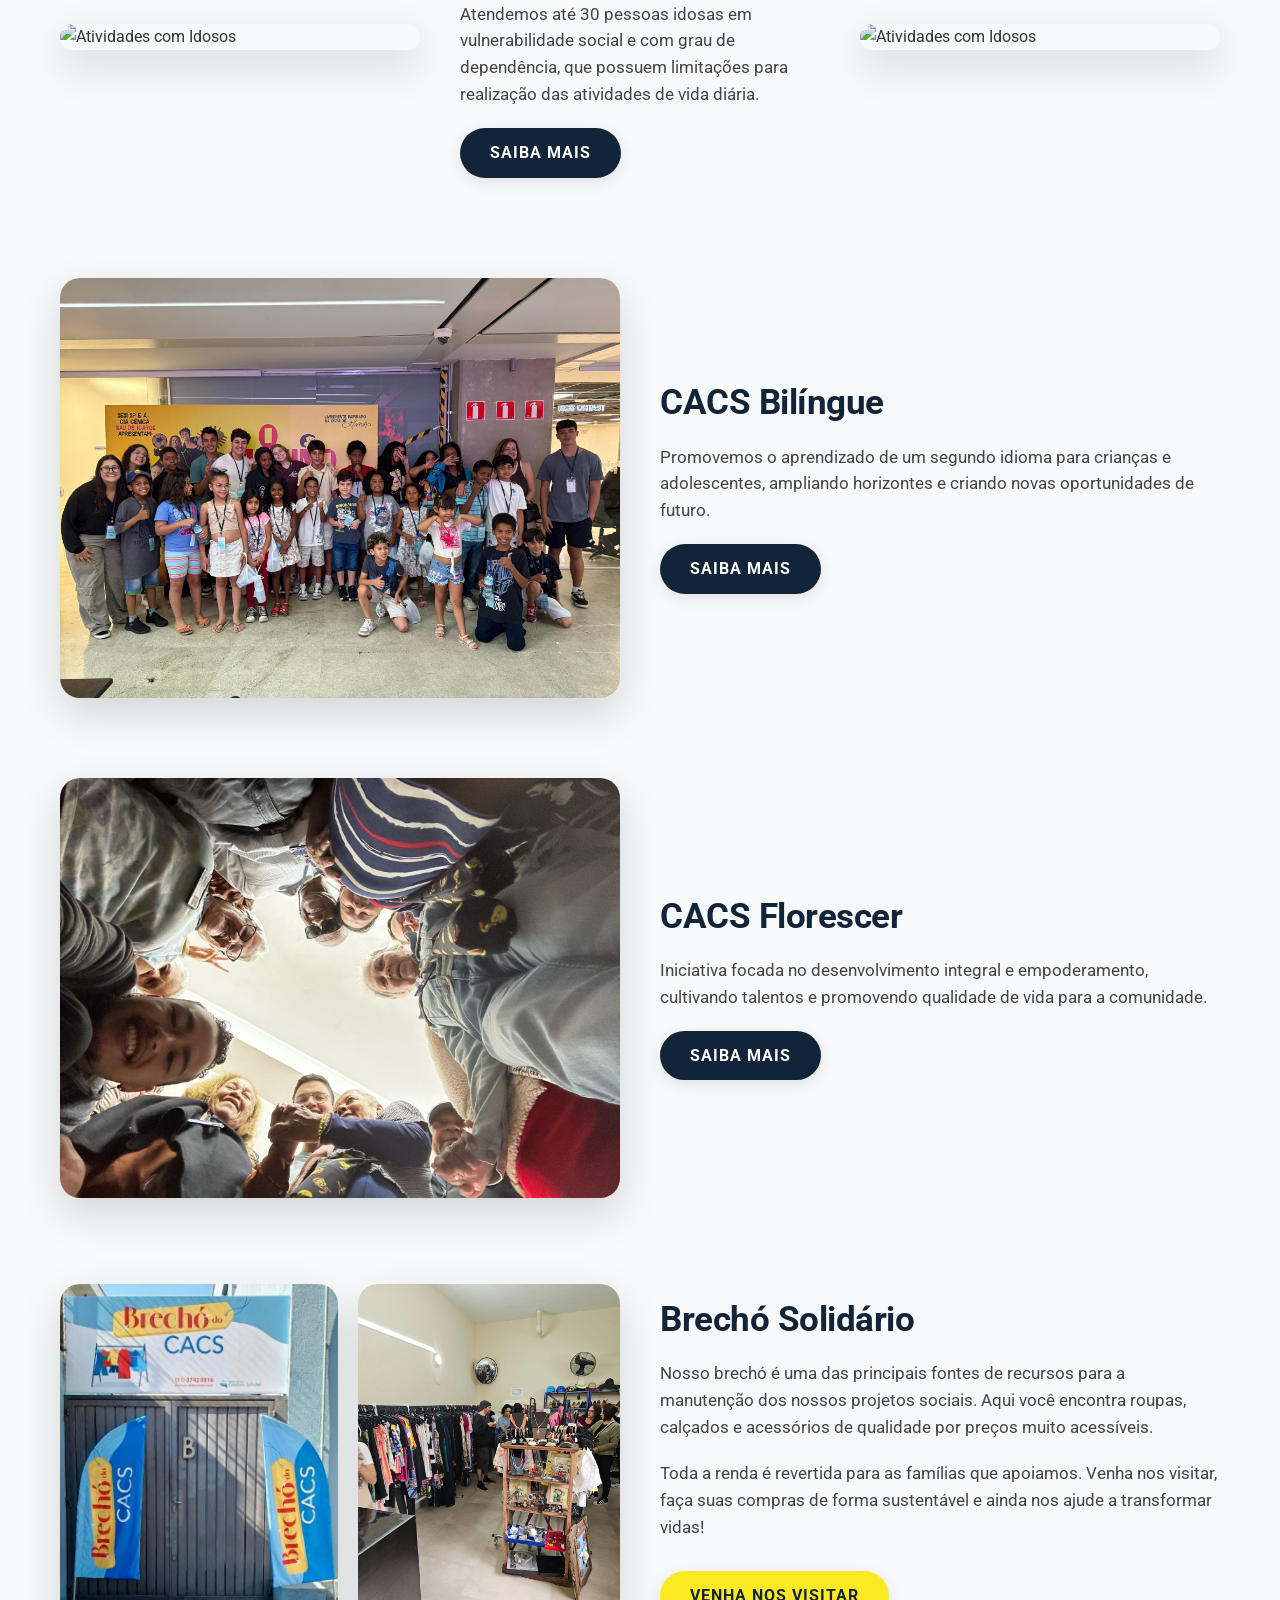
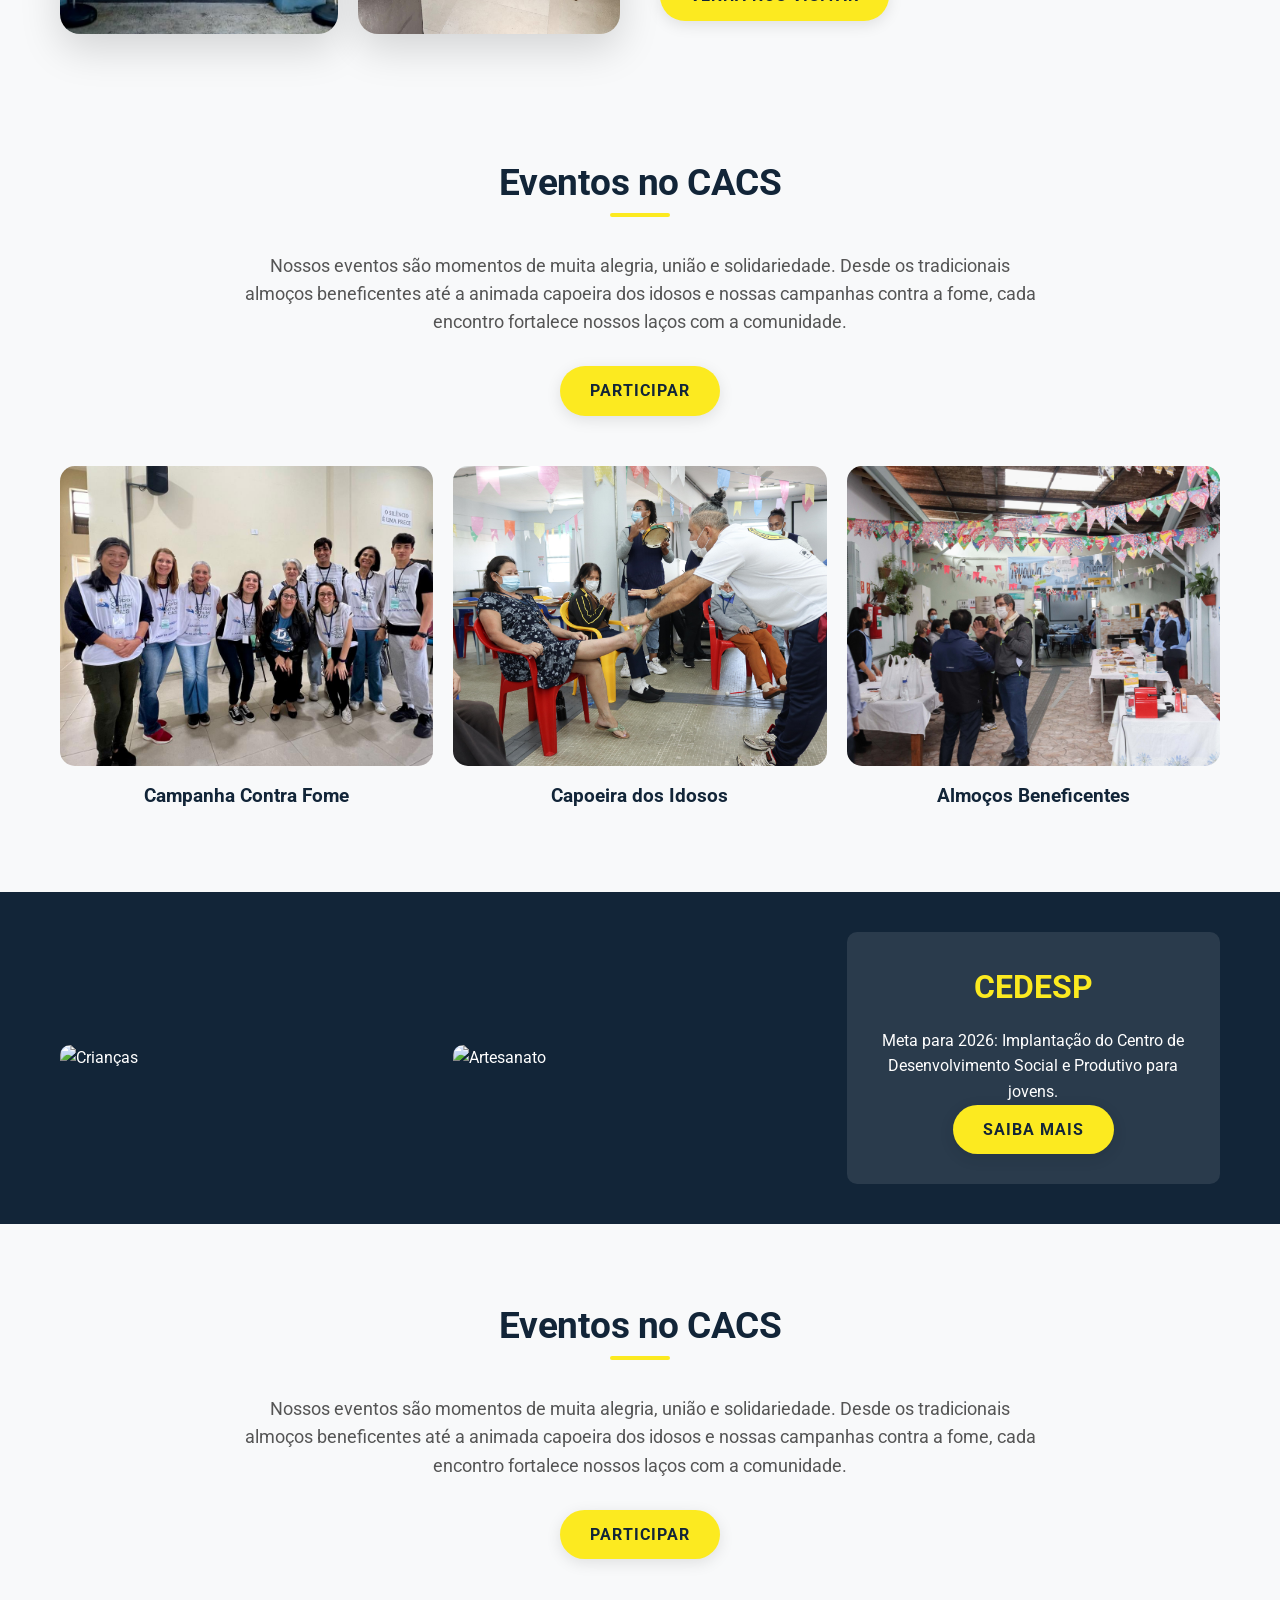
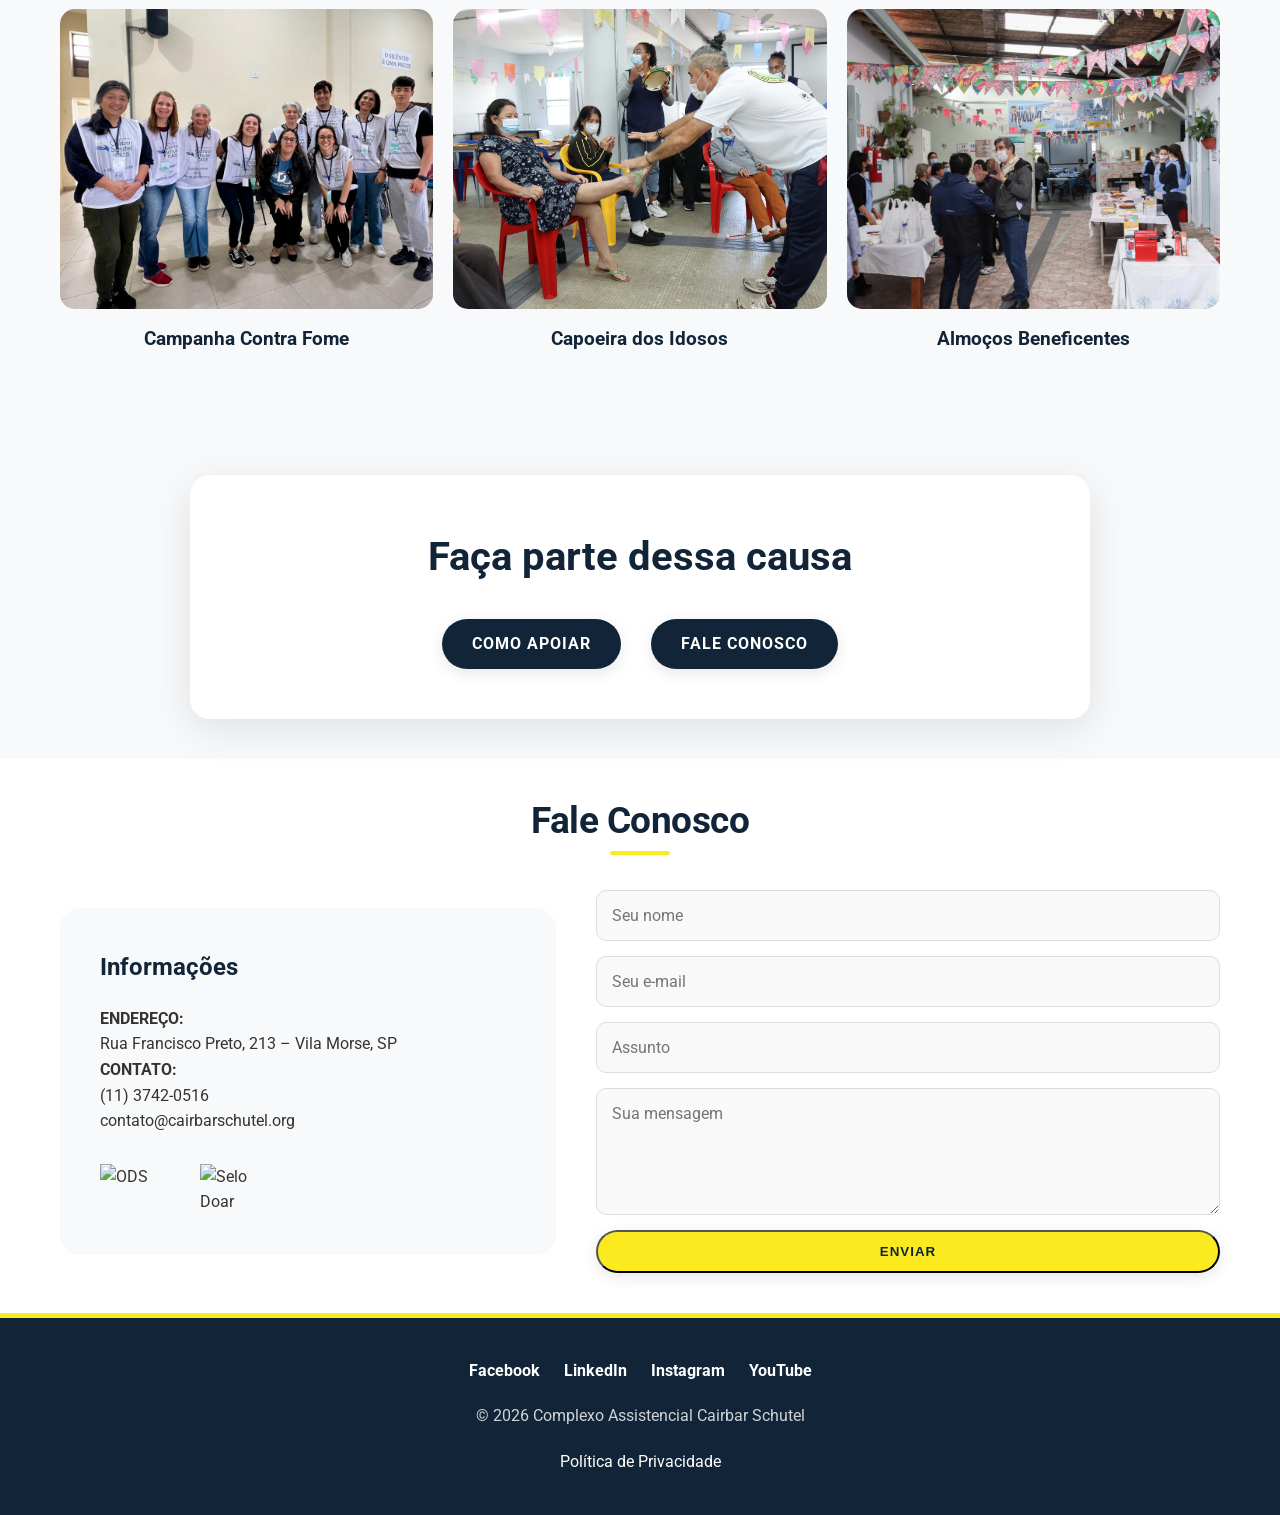
==== commit 5cf8db18: "Merge branch 'develop' of https://github.com/gabrielslsz/cacs_website into develop" ====
--- a/index.html
+++ b/index.html
@@ -37,27 +37,12 @@
             <nav class="main-nav">
                 <ul>
                     <li><a href="#impacto">SOBRE NÓS</a></li>
-                    <li class="dropdown-wrapper">
-                        <a href="#sobre" style="display: flex; align-items: center; gap: 5px;">PROGRAMAS SOCIAIS <span style="font-size: 0.6rem;">▼</span></a>
-                        <ul class="dropdown-menu">
-                            <li><a href="cacs.html">CACS</a></li>
-                            <li><a href="acolhimento.html">Programa de Acolhimento</a></li>
-                            <li><a href="cdi.html">CDI - Centro Dia para Idosos</a></li>
-                            <li><a href="bilingue.html">CACS Bilíngue</a></li>
-                            <li><a href="florescer.html">CACS Florescer</a></li>
-                        </ul>
-                    </li>
+                    <li><a href="#sobre">PROGRAMAS SOCIAIS</a></li>
                     <li><a href="#brecho">BRECHÓ</a></li>
                     <li><a href="#eventos">EVENTOS</a></li>
-                    <li class="dropdown-wrapper">
-                        <a href="#faca-parte" style="display: flex; align-items: center; gap: 5px;">COMO APOIAR <span style="font-size: 0.6rem;">▼</span></a>
-                        <ul class="dropdown-menu">
-                            <li><a href="doacao.html">Doação</a></li>
-                            <li><a href="voluntario.html">Seja Voluntário</a></li>
-                        </ul>
-                    </li>
+                    <li><a href="#faca-parte">COMO APOIAR</a></li>
                     <li><a href="#contato">CONTATO</a></li>
-                    <li><a href="https://www.paypal.com/donate/?hosted_button_id=VPFVFTJXM2VK2" target="_blank" class="btn btn-primary"
+                    <li><a href="doacao.html" class="btn btn-primary"
                             style="padding: 8px 24px; font-size: 0.9rem; color: var(--secondary-color);">DOE AGORA</a>
                     </li>
                 </ul>
@@ -79,6 +64,7 @@
             <div class="hero-overlay"></div>
             <div class="container hero-content fade-in-up">
                 <h1>63 anos de um trabalho de amor!</h1>
+                <h1>63 anos de um trabalho de amor!</h1>
                 <p>O CACS | Complexo Assistencial Cairbar Schutel, associação filantrópica sem fins lucrativos, foi
                     criado em 17 de janeiro de 1963 movido pela busca de uma sociedade mais justa e com mais
                     oportunidades.</p>
@@ -176,59 +162,95 @@
                     <h2>CDI - Centro Dia para Idosos</h2>
                     <p>Atendemos até 30 pessoas idosas em vulnerabilidade social e com grau de dependência, que possuem
                         limitações para realização das atividades de vida diária.</p>
-                    <a href="cdi.html" class="btn btn-secondary">Saiba mais</a>
+                    <a href="#bilingue" class="btn btn-secondary">Saiba mais</a>
+                </div>
+                <div class="image-wrapper fade-in-right">
+                    <img src="https://cacs-cairbarschutel.org.br/wp-content/uploads/2024/09/02.-Homepage-Idosos-CDI.jpg"
+                        alt="Atividades com Idosos">
                 </div>
             </div>
         </section>
 
         <!-- Seção CACS Bilíngue -->
         <section class="cdi-section" id="bilingue">
-            <div class="container split-layout reverse">
-                <div class="text-wrapper fade-in-left">
+            <div class="container split-layout">
+                <div class="image-wrapper fade-in-left">
+                    <img src="Fotos/IMG-20251122-WA0023.jpg" alt="CACS Bilíngue">
+                </div>
+                <div class="text-wrapper fade-in-right">
                     <h2>CACS Bilíngue</h2>
                     <p>Promovemos o aprendizado de um segundo idioma para crianças e adolescentes, ampliando horizontes
                         e criando novas oportunidades de futuro.</p>
-                    <a href="bilingue.html" class="btn btn-secondary">Saiba mais</a>
-                </div>
-                <div class="image-wrapper fade-in-right">
-                    <img src="Fotos/IMG-20251122-WA0023.jpg" alt="CACS Bilíngue">
+                    <a href="#florescer" class="btn btn-secondary">Saiba mais</a>
                 </div>
             </div>
         </section>
 
         <!-- Seção CACS Florescer -->
         <section class="cdi-section" id="florescer">
-            <div class="container split-layout">
-                <div class="image-wrapper fade-in-left">
-                    <img src="Fotos/hero-bg.jpg" alt="CACS Florescer">
-                </div>
-                <div class="text-wrapper fade-in-right">
+            <div class="container split-layout reverse">
+                <div class="text-wrapper fade-in-left">
                     <h2>CACS Florescer</h2>
                     <p>Iniciativa focada no desenvolvimento integral e empoderamento, cultivando talentos e promovendo
                         qualidade de vida para a comunidade.</p>
-                    <a href="florescer.html" class="btn btn-secondary">Saiba mais</a>
+                    <a href="#brecho" class="btn btn-secondary">Saiba mais</a>
+                </div>
+                <div class="image-wrapper fade-in-right">
+                    <img src="Fotos/hero-bg.jpg" alt="CACS Florescer">
                 </div>
             </div>
         </section>
 
         <!-- Seção Brechó -->
         <section class="brecho-section" id="brecho">
-            <div class="container split-layout reverse">
-                <div class="text-wrapper fade-in-left">
+            <div class="container split-layout">
+                <div class="image-wrapper fade-in-left" style="display: flex; gap: 20px;">
+                    <img src="Fotos/Imagem do WhatsApp de 2024-11-14 à(s) 15.50.28_09ae5eb0.jpg" alt="Brechó CACS 1"
+                        style="width: 50%; height: 350px; object-fit: cover; border-radius: 20px;">
+                    <img src="Fotos/Imagem do WhatsApp de 2025-04-07 à(s) 17.05.04_b517889e.jpg" alt="Brechó CACS 2"
+                        style="width: 50%; height: 350px; object-fit: cover; border-radius: 20px;">
+                </div>
+                <div class="text-wrapper fade-in-right">
                     <h2>Brechó Solidário</h2>
                     <p>Nosso brechó é uma das principais fontes de recursos para a manutenção dos nossos projetos
                         sociais. Aqui você encontra roupas, calçados e acessórios de qualidade por preços muito
                         acessíveis.</p>
                     <p style="margin-bottom: 30px;">Toda a renda é revertida para as famílias que apoiamos. Venha nos
                         visitar, faça suas compras de forma sustentável e ainda nos ajude a transformar vidas!</p>
-                    <a href="https://maps.google.com/?q=Rua+Francisco+Preto,+213+-+Vila+Morse,+SP" target="_blank"
-                        class="btn btn-primary">Venha nos visitar</a>
-                </div>
-                <div class="image-wrapper fade-in-right" style="display: flex; gap: 20px;">
-                    <img src="Fotos/Imagem do WhatsApp de 2024-11-14 à(s) 15.50.28_09ae5eb0.jpg" alt="Brechó CACS 1"
-                        style="width: 50%; height: 350px; object-fit: cover; border-radius: 20px;">
-                    <img src="Fotos/Imagem do WhatsApp de 2025-04-07 à(s) 17.05.04_b517889e.jpg" alt="Brechó CACS 2"
-                        style="width: 50%; height: 350px; object-fit: cover; border-radius: 20px;">
+                    <a href="#contato" class="btn btn-primary">Venha nos visitar</a>
+                </div>
+            </div>
+        </section>
+
+        <!-- Seção Eventos no CACS -->
+        <section class="eventos-section" id="eventos" style="background-color: var(--bg-light); padding: 80px 0;">
+            <div class="container fade-in-up" style="text-align: center; margin-bottom: 50px;">
+                <h2 class="section-title">Eventos no CACS</h2>
+                <p style="color: #555; max-width: 800px; margin: 0 auto 30px auto; font-size: 1.1rem;">Nossos eventos
+                    são momentos de muita alegria, união e solidariedade. Desde os tradicionais almoços beneficentes até
+                    a animada capoeira dos idosos e nossas campanhas contra a fome, cada encontro fortalece nossos laços
+                    com a comunidade.</p>
+                <a href="#faca-parte" class="btn btn-primary">Participar</a>
+            </div>
+
+            <div class="container gallery-grid">
+                <div class="gallery-item fade-in-up">
+                    <img src="Fotos/CB2.jpg" alt="Campanha Contra Fome"
+                        style="width: 100%; height: 300px; object-fit: cover; border-radius: 15px;">
+                    <h4 style="color: var(--secondary-color); margin-top: 15px; text-align: center; font-size: 1.2rem;">
+                        Campanha Contra Fome</h4>
+                </div>
+                <div class="gallery-item fade-in-up" style="animation-delay: 0.2s;">
+                    <img src="Fotos/Foto (30).JPG" alt="Capoeira dos Idosos"
+                        style="width: 100%; height: 300px; object-fit: cover; border-radius: 15px;">
+                    <h4 style="color: var(--secondary-color); margin-top: 15px; text-align: center; font-size: 1.2rem;">
+                        Capoeira dos Idosos</h4>
+                </div>
+                <div class="gallery-item fade-in-up" style="animation-delay: 0.4s;">
+                    <img src="Fotos/IMG_2072.JPG" alt="Almoços Beneficentes"
+                        style="width: 100%; height: 300px; object-fit: cover; border-radius: 15px;">
+                    <h4 style="color: var(--secondary-color); margin-top: 15px; text-align: center; font-size: 1.2rem;">
+                        Almoços Beneficentes</h4>
                 </div>
             </div>
         </section>
